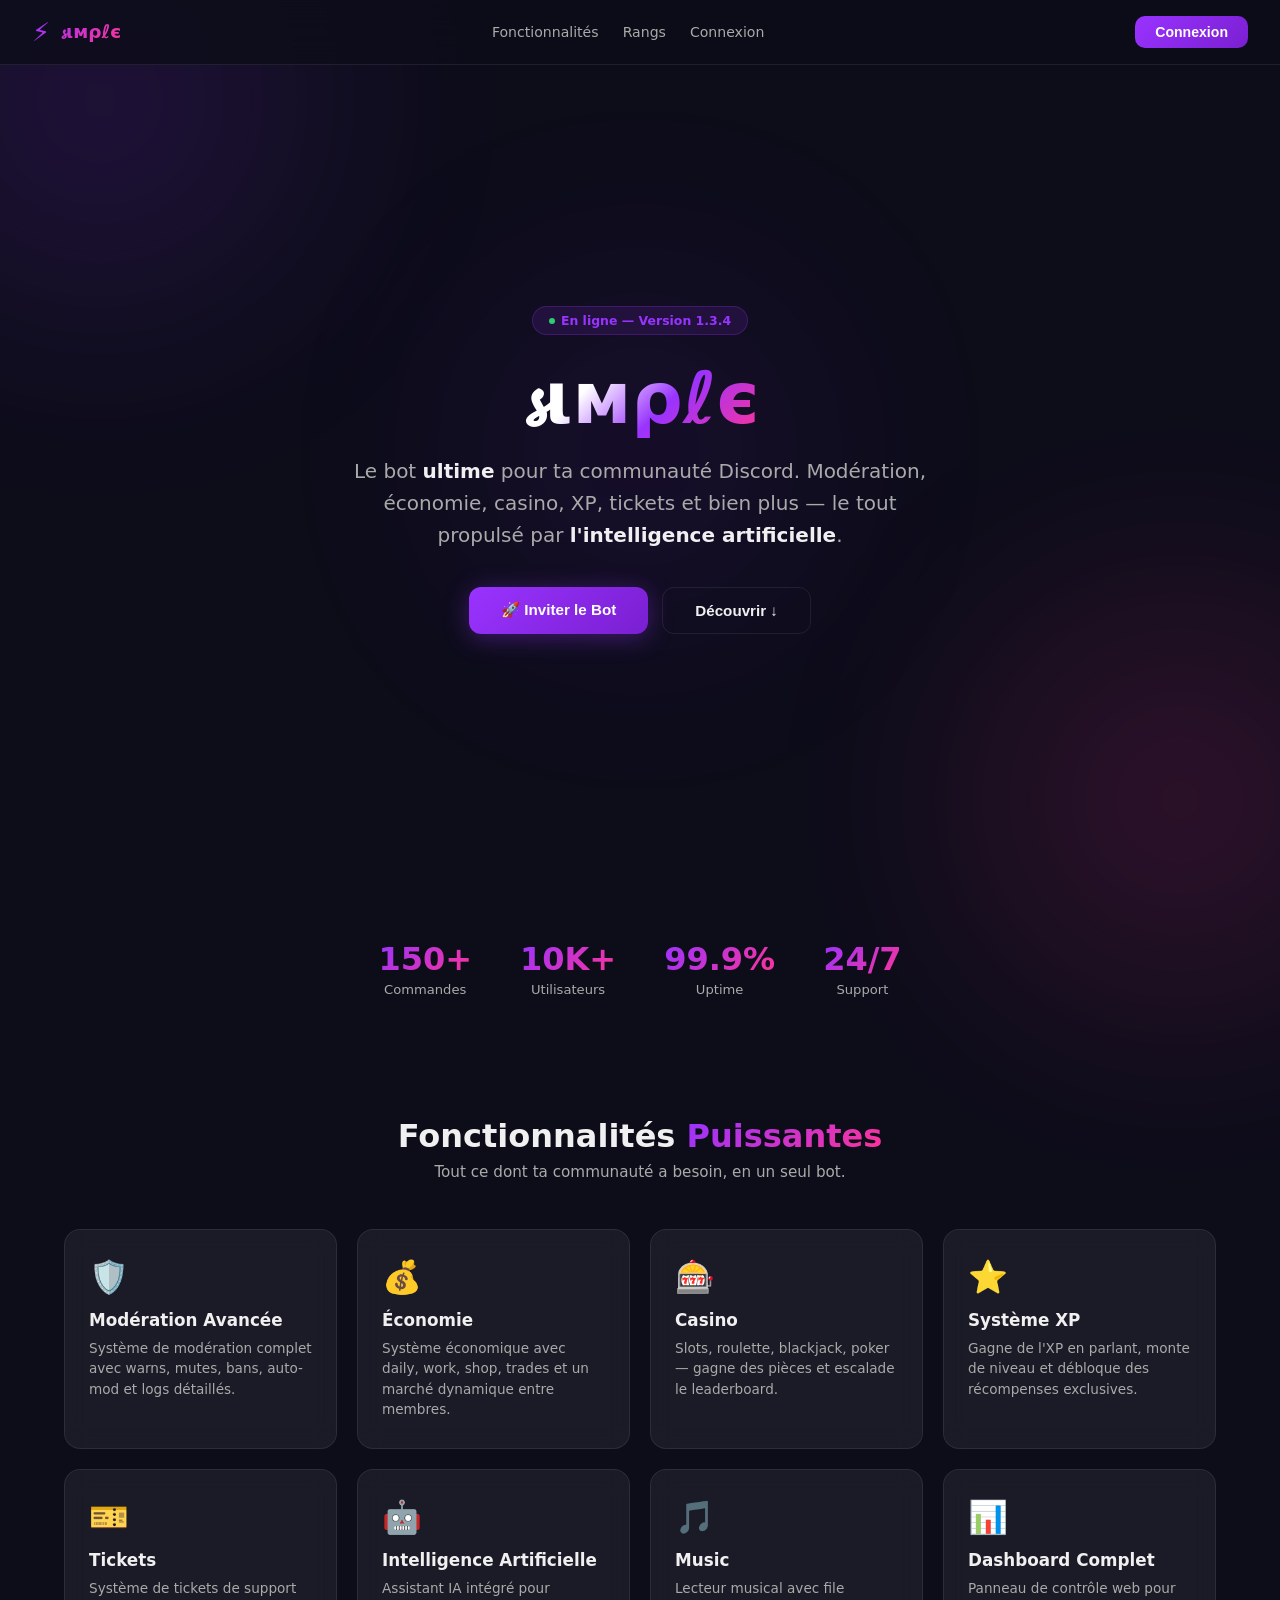
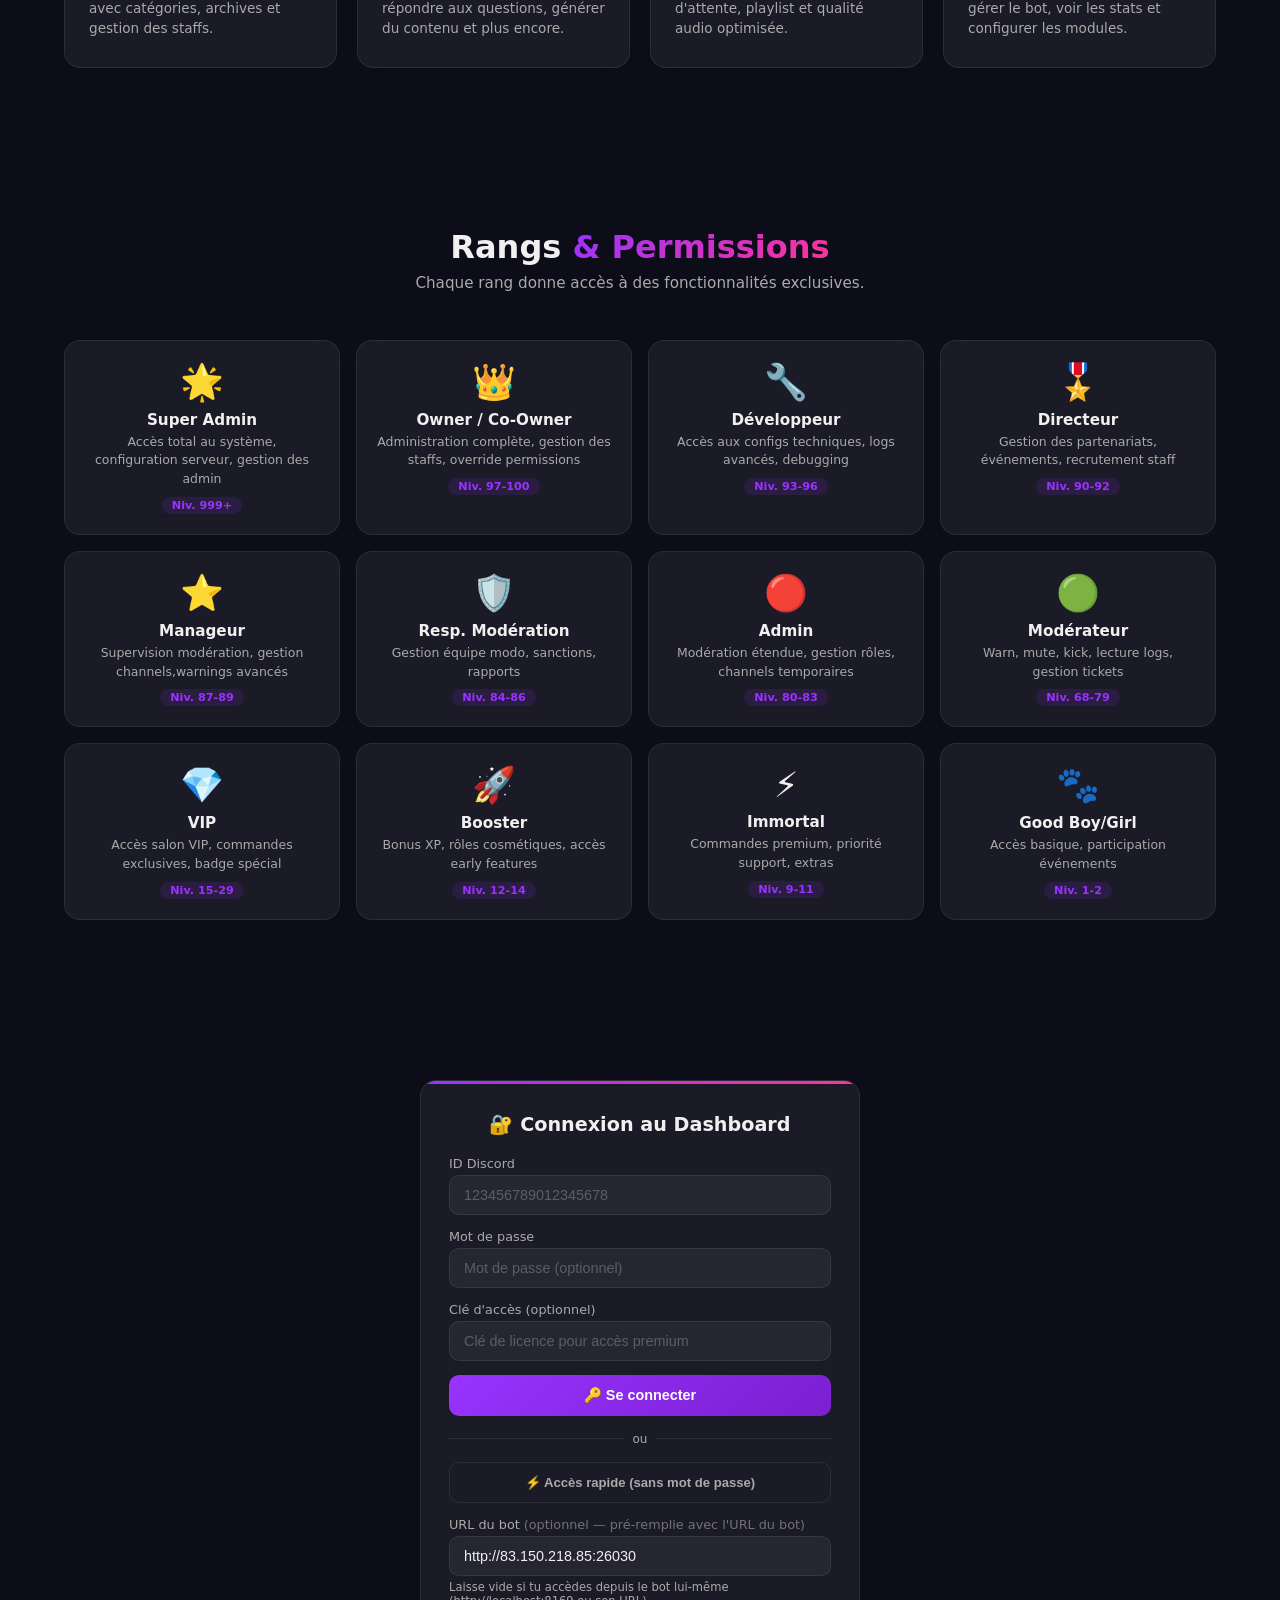
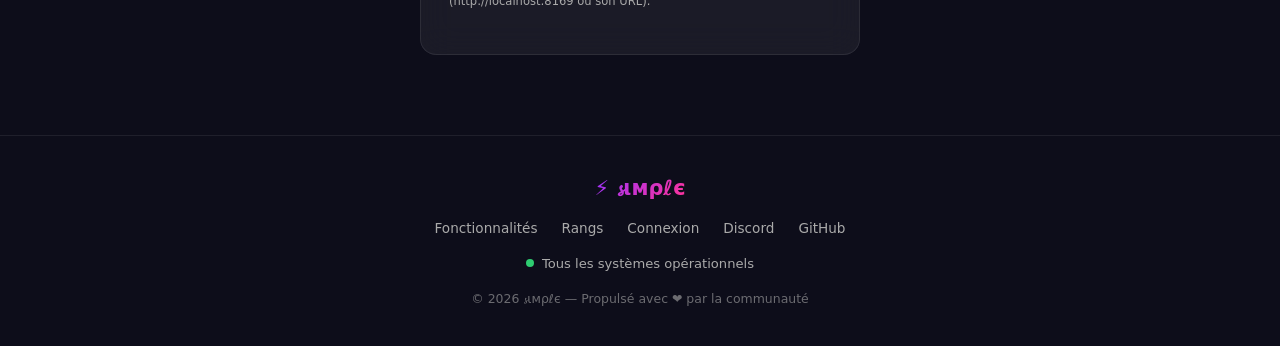
==== index.html @ 364f9ef4 "Initial commit: static site (index, dashboard, common)" ====
<!DOCTYPE html>
<html lang="fr">
<head>
<meta charset="UTF-8">
<meta name="viewport" content="width=device-width, initial-scale=1.0">
<title>𝓼ιмρℓє — Communauté</title>
<style>
*{margin:0;padding:0;box-sizing:border-box}
:root{--p:#9933ff;--p2:#7a1fd1;--s:#ff3399;--ok:#2ecc71;--bad:#e74c3c;--warn:#f39c12;--bg:#0d0d1a;--glass:rgba(255,255,255,0.06);--card:rgba(255,255,255,0.04);--brd:rgba(255,255,255,0.08);--t:#f0f0f0;--t2:#aaa;--r:16px}
html{scroll-behavior:smooth}
body{font-family:system-ui,-apple-system,sans-serif;background:var(--bg);color:var(--t);min-height:100vh;overflow-x:hidden}
a{color:var(--p);text-decoration:none}a:hover{text-decoration:underline}

.bg-glow{position:fixed;width:400px;height:400px;border-radius:50%;filter:blur(120px);opacity:.15;pointer-events:none;z-index:0}
.bg-glow.g1{background:var(--p);top:-100px;left:-100px}
.bg-glow.g2{background:var(--s);bottom:-100px;right:-100px}
.bg-glow.g3{background:var(--p2);top:50%;left:50%;transform:translate(-50%,-50%);width:300px;height:300px}

nav{position:fixed;top:0;left:0;right:0;z-index:100;padding:16px 32px;display:flex;align-items:center;justify-content:space-between;background:rgba(13,13,26,.85);backdrop-filter:blur(16px);border-bottom:1px solid var(--brd)}
nav .brand{display:flex;align-items:center;gap:10px;font-weight:800;font-size:1.15em;background:linear-gradient(135deg,var(--p),var(--s));-webkit-background-clip:text;-webkit-text-fill-color:transparent;background-clip:text}
nav .brand span{font-size:1.4em}
nav .nav-links{display:flex;gap:24px;align-items:center}
nav .nav-links a{color:var(--t2);font-size:.88em;font-weight:500;transition:.2s}
nav .nav-links a:hover{color:var(--p);text-decoration:none}
nav .nav-login{padding:8px 20px;border-radius:10px;background:linear-gradient(135deg,var(--p),var(--p2));color:#fff;font-weight:700;font-size:.88em;border:none;cursor:pointer;transition:.2s}
nav .nav-login:hover{opacity:.88;transform:translateY(-1px)}
nav .mobile-menu{display:none;background:none;border:none;color:var(--t);font-size:1.4em;cursor:pointer}

.hero{position:relative;z-index:1;min-height:100vh;display:flex;flex-direction:column;align-items:center;justify-content:center;text-align:center;padding:120px 24px 80px}
.hero-badge{display:inline-flex;align-items:center;gap:6px;padding:6px 16px;border-radius:20px;background:rgba(153,51,255,.12);border:1px solid rgba(153,51,255,.25);font-size:.78em;font-weight:600;color:var(--p);margin-bottom:24px}
.hero-badge .dot{width:6px;height:6px;border-radius:50%;background:var(--ok);animation:pulse-dot 2s infinite}
@keyframes pulse-dot{0%,100%{opacity:1}50%{opacity:.4}}
.hero h1{font-size:clamp(2.8em,6vw,4.5em);font-weight:900;line-height:1.1;margin-bottom:16px;background:linear-gradient(135deg,#fff 30%,var(--p) 60%,var(--s));-webkit-background-clip:text;-webkit-text-fill-color:transparent;background-clip:text}
.hero .tagline{font-size:clamp(1em,2vw,1.25em);color:var(--t2);max-width:600px;margin:0 auto 36px;line-height:1.6}
.hero .tagline b{color:var(--t)}
.hero-btns{display:flex;gap:14px;flex-wrap:wrap;justify-content:center}
.btn-hero{padding:14px 32px;border-radius:12px;font-size:.95em;font-weight:700;border:none;cursor:pointer;transition:all .25s;display:inline-flex;align-items:center;gap:8px}
.btn-hero.primary{background:linear-gradient(135deg,var(--p),var(--p2));color:#fff;box-shadow:0 4px 24px rgba(153,51,255,.35)}
.btn-hero.primary:hover{transform:translateY(-2px);box-shadow:0 8px 32px rgba(153,51,255,.5)}
.btn-hero.outline{background:transparent;color:var(--t);border:1px solid var(--brd)}
.btn-hero.outline:hover{background:rgba(255,255,255,.05);border-color:var(--p)}

.stats-bar{position:relative;z-index:1;display:flex;justify-content:center;gap:48px;padding:40px 24px;flex-wrap:wrap}
.stat{text-align:center}
.stat .num{font-size:2em;font-weight:800;background:linear-gradient(135deg,var(--p),var(--s));-webkit-background-clip:text;-webkit-text-fill-color:transparent;background-clip:text}
.stat .lbl{font-size:.82em;color:var(--t2);margin-top:4px}

section{position:relative;z-index:1;padding:80px 24px;max-width:1200px;margin:0 auto}
.section-title{text-align:center;margin-bottom:48px}
.section-title h2{font-size:2em;font-weight:800;margin-bottom:8px}
.section-title h2 span{background:linear-gradient(135deg,var(--p),var(--s));-webkit-background-clip:text;-webkit-text-fill-color:transparent;background-clip:text}
.section-title p{color:var(--t2);font-size:.95em}

.features-grid{display:grid;grid-template-columns:repeat(auto-fit,minmax(260px,1fr));gap:20px}
.feature-card{background:var(--glass);border:1px solid var(--brd);border-radius:var(--r);padding:28px 24px;backdrop-filter:blur(12px);transition:all .3s;position:relative;overflow:hidden}
.feature-card::before{content:'';position:absolute;top:0;left:0;right:0;height:2px;background:linear-gradient(90deg,var(--p),var(--s));opacity:0;transition:.3s}
.feature-card:hover{transform:translateY(-4px);border-color:rgba(153,51,255,.3)}
.feature-card:hover::before{opacity:1}
.feature-icon{font-size:2em;margin-bottom:14px}
.feature-card h3{font-size:1.05em;font-weight:700;margin-bottom:8px}
.feature-card p{color:var(--t2);font-size:.85em;line-height:1.5}

.ranks-grid{display:grid;grid-template-columns:repeat(auto-fit,minmax(220px,1fr));gap:16px}
.rank-card{background:var(--glass);border:1px solid var(--brd);border-radius:var(--r);padding:20px;text-align:center;backdrop-filter:blur(12px);transition:all .3s}
.rank-card:hover{transform:translateY(-3px);border-color:rgba(153,51,255,.3)}
.rank-emoji{font-size:2.2em;margin-bottom:8px}
.rank-name{font-weight:700;font-size:.95em;margin-bottom:4px}
.rank-perms{color:var(--t2);font-size:.78em;line-height:1.5}
.rank-level{display:inline-block;padding:2px 10px;border-radius:10px;font-size:.7em;font-weight:600;margin-top:8px;background:rgba(153,51,255,.12);color:var(--p)}

.login-section{position:relative;z-index:1;padding:80px 24px;display:flex;justify-content:center}
.login-wrapper{width:100%;max-width:440px}
.login-card{background:var(--glass);border:1px solid var(--brd);border-radius:var(--r);padding:32px 28px;backdrop-filter:blur(16px);position:relative;overflow:hidden}
.login-card::before{content:'';position:absolute;top:0;left:0;right:0;height:3px;background:linear-gradient(90deg,var(--p),var(--s))}
.login-card h2{text-align:center;font-size:1.2em;font-weight:700;margin-bottom:20px}
.field{margin-bottom:14px}
.field label{display:block;font-size:.8em;color:var(--t2);margin-bottom:4px;font-weight:500}
.field input{width:100%;padding:11px 14px;border-radius:10px;border:1px solid var(--brd);background:rgba(255,255,255,.05);color:var(--t);font-size:.9em;outline:none;transition:.2s}
.field input:focus{border-color:var(--p);box-shadow:0 0 0 3px rgba(153,51,255,.15)}
.field input::placeholder{color:rgba(255,255,255,.25)}
.btn{width:100%;padding:12px;border:none;border-radius:10px;font-size:.9em;font-weight:700;cursor:pointer;transition:all .2s;display:flex;align-items:center;justify-content:center;gap:8px}
.btn-primary{background:linear-gradient(135deg,var(--p),var(--p2));color:#fff}
.btn-primary:hover{opacity:.88;transform:translateY(-1px)}
.btn-primary:disabled{opacity:.4;cursor:not-allowed;transform:none}
.btn-dashboard{background:linear-gradient(135deg,var(--ok),#27ae60);color:#fff;margin-top:12px;display:none}
.btn-dashboard:hover{opacity:.88;transform:translateY(-1px)}
.btn-secondary{background:transparent;color:var(--t2);border:1px solid var(--brd);margin-top:8px;font-size:.82em}
.btn-secondary:hover{background:rgba(255,255,255,.05);color:var(--t)}
.error{display:none;padding:10px 14px;border-radius:8px;font-size:.82em;margin-bottom:12px;background:rgba(231,76,60,.12);color:#ff6b6b;border:1px solid rgba(231,76,60,.2)}
.error.show{display:block}
.success{display:none;padding:10px 14px;border-radius:8px;font-size:.82em;margin-bottom:12px;background:rgba(46,204,113,.12);color:#2ecc71;border:1px solid rgba(46,204,113,.2)}
.success.show{display:block}
.user-info{display:none;text-align:center;padding:16px;background:rgba(153,51,255,.06);border-radius:12px;margin-bottom:16px;border:1px solid rgba(153,51,255,.12)}
.user-info.show{display:block}
.user-info .avatar{width:56px;height:56px;border-radius:50%;background:linear-gradient(135deg,var(--p),var(--s));display:flex;align-items:center;justify-content:center;font-size:1.5em;font-weight:800;color:#fff;margin:0 auto 10px}
.user-info .name{font-weight:700;font-size:1em}
.user-info .level{font-size:.78em;color:var(--t2);margin-top:2px}
.user-info .badge{display:inline-block;padding:3px 10px;border-radius:12px;font-size:.72em;font-weight:600;margin-top:6px}
.perm-denied{display:none;text-align:center;padding:20px;color:var(--t2);font-size:.85em}
.perm-denied.show{display:block}
.divider{display:flex;align-items:center;gap:10px;margin:16px 0;color:var(--t2);font-size:.75em}
.divider::before,.divider::after{content:'';flex:1;height:1px;background:var(--brd)}
.spinner{width:18px;height:18px;border:2px solid rgba(255,255,255,.2);border-top-color:#fff;border-radius:50%;animation:spin .6s linear infinite;display:none}
.btn-primary.loading .spinner{display:block}
.btn-primary.loading span{display:none}
@keyframes spin{to{transform:rotate(360deg)}}

footer{position:relative;z-index:1;border-top:1px solid var(--brd);padding:40px 24px;text-align:center}
.footer-content{max-width:1200px;margin:0 auto;display:flex;flex-direction:column;gap:20px;align-items:center}
.footer-links{display:flex;gap:24px;flex-wrap:wrap;justify-content:center}
.footer-links a{color:var(--t2);font-size:.85em;transition:.2s}
.footer-links a:hover{color:var(--p)}
.footer-status{display:flex;align-items:center;gap:8px;font-size:.82em;color:var(--t2)}
.footer-status .dot{width:8px;height:8px;border-radius:50%;background:var(--ok)}
.footer-copy{font-size:.78em;color:var(--t2);opacity:.6}

@media(max-width:768px){
  nav .nav-links{display:none}
  nav .mobile-menu{display:block}
  .hero h1{font-size:2.4em}
  .stats-bar{gap:24px}
  .stat .num{font-size:1.5em}
  .features-grid{grid-template-columns:1fr}
  .ranks-grid{grid-template-columns:repeat(2,1fr)}
}
@media(max-width:480px){
  .ranks-grid{grid-template-columns:1fr}
  nav{padding:12px 16px}
  .hero-btns{flex-direction:column;align-items:center}
}
</style>
</head>
<body>
<div class="bg-glow g1"></div>
<div class="bg-glow g2"></div>
<div class="bg-glow g3"></div>

<nav>
  <div class="brand"><span>⚡</span> 𝓼ιмρℓє</div>
  <div class="nav-links">
    <a href="#features">Fonctionnalités</a>
    <a href="#ranks">Rangs</a>
    <a href="#login">Connexion</a>
  </div>
  <button class="nav-login" onclick="document.getElementById('login').scrollIntoView({behavior:'smooth'})">Connexion</button>
  <button class="mobile-menu" onclick="document.getElementById('login').scrollIntoView({behavior:'smooth'})">☰</button>
</nav>

<section class="hero">
  <div class="hero-badge"><span class="dot"></span> En ligne — Version 1.3.4</div>
  <h1>𝓼ιмρℓє</h1>
  <p class="tagline">Le bot <b>ultime</b> pour ta communauté Discord. Modération, économie, casino, XP, tickets et bien plus — le tout propulsé par <b>l'intelligence artificielle</b>.</p>
  <div class="hero-btns">
    <button class="btn-hero primary" onclick="window.open('https://discord.com/oauth2/authorize?client_id=1513286724183130122&scope=bot+applications.commands&permissions=8','_blank')">🚀 Inviter le Bot</button>
    <button class="btn-hero outline" onclick="document.getElementById('features').scrollIntoView({behavior:'smooth'})">Découvrir ↓</button>
  </div>
</section>

<div class="stats-bar">
  <div class="stat"><div class="num">150+</div><div class="lbl">Commandes</div></div>
  <div class="stat"><div class="num">10K+</div><div class="lbl">Utilisateurs</div></div>
  <div class="stat"><div class="num">99.9%</div><div class="lbl">Uptime</div></div>
  <div class="stat"><div class="num">24/7</div><div class="lbl">Support</div></div>
</div>

<section id="features">
  <div class="section-title">
    <h2>Fonctionnalités <span>Puissantes</span></h2>
    <p>Tout ce dont ta communauté a besoin, en un seul bot.</p>
  </div>
  <div class="features-grid">
    <div class="feature-card">
      <div class="feature-icon">🛡️</div>
      <h3>Modération Avancée</h3>
      <p>Système de modération complet avec warns, mutes, bans, auto-mod et logs détaillés.</p>
    </div>
    <div class="feature-card">
      <div class="feature-icon">💰</div>
      <h3>Économie</h3>
      <p>Système économique avec daily, work, shop, trades et un marché dynamique entre membres.</p>
    </div>
    <div class="feature-card">
      <div class="feature-icon">🎰</div>
      <h3>Casino</h3>
      <p>Slots, roulette, blackjack, poker — gagne des pièces et escalade le leaderboard.</p>
    </div>
    <div class="feature-card">
      <div class="feature-icon">⭐</div>
      <h3>Système XP</h3>
      <p>Gagne de l'XP en parlant, monte de niveau et débloque des récompenses exclusives.</p>
    </div>
    <div class="feature-card">
      <div class="feature-icon">🎫</div>
      <h3>Tickets</h3>
      <p>Système de tickets de support avec catégories, archives et gestion des staffs.</p>
    </div>
    <div class="feature-card">
      <div class="feature-icon">🤖</div>
      <h3>Intelligence Artificielle</h3>
      <p>Assistant IA intégré pour répondre aux questions, générer du contenu et plus encore.</p>
    </div>
    <div class="feature-card">
      <div class="feature-icon">🎵</div>
      <h3>Music</h3>
      <p>Lecteur musical avec file d'attente, playlist et qualité audio optimisée.</p>
    </div>
    <div class="feature-card">
      <div class="feature-icon">📊</div>
      <h3>Dashboard Complet</h3>
      <p>Panneau de contrôle web pour gérer le bot, voir les stats et configurer les modules.</p>
    </div>
  </div>
</section>

<section id="ranks">
  <div class="section-title">
    <h2>Rangs <span>& Permissions</span></h2>
    <p>Chaque rang donne accès à des fonctionnalités exclusives.</p>
  </div>
  <div class="ranks-grid">
    <div class="rank-card">
      <div class="rank-emoji">🌟</div>
      <div class="rank-name">Super Admin</div>
      <div class="rank-perms">Accès total au système, configuration serveur, gestion des admin</div>
      <div class="rank-level">Niv. 999+</div>
    </div>
    <div class="rank-card">
      <div class="rank-emoji">👑</div>
      <div class="rank-name">Owner / Co-Owner</div>
      <div class="rank-perms">Administration complète, gestion des staffs, override permissions</div>
      <div class="rank-level">Niv. 97-100</div>
    </div>
    <div class="rank-card">
      <div class="rank-emoji">🔧</div>
      <div class="rank-name">Développeur</div>
      <div class="rank-perms">Accès aux configs techniques, logs avancés, debugging</div>
      <div class="rank-level">Niv. 93-96</div>
    </div>
    <div class="rank-card">
      <div class="rank-emoji">🎖️</div>
      <div class="rank-name">Directeur</div>
      <div class="rank-perms">Gestion des partenariats, événements, recrutement staff</div>
      <div class="rank-level">Niv. 90-92</div>
    </div>
    <div class="rank-card">
      <div class="rank-emoji">⭐</div>
      <div class="rank-name">Manageur</div>
      <div class="rank-perms">Supervision modération, gestion channels,warnings avancés</div>
      <div class="rank-level">Niv. 87-89</div>
    </div>
    <div class="rank-card">
      <div class="rank-emoji">🛡️</div>
      <div class="rank-name">Resp. Modération</div>
      <div class="rank-perms">Gestion équipe modo, sanctions, rapports</div>
      <div class="rank-level">Niv. 84-86</div>
    </div>
    <div class="rank-card">
      <div class="rank-emoji">🔴</div>
      <div class="rank-name">Admin</div>
      <div class="rank-perms">Modération étendue, gestion rôles, channels temporaires</div>
      <div class="rank-level">Niv. 80-83</div>
    </div>
    <div class="rank-card">
      <div class="rank-emoji">🟢</div>
      <div class="rank-name">Modérateur</div>
      <div class="rank-perms">Warn, mute, kick, lecture logs, gestion tickets</div>
      <div class="rank-level">Niv. 68-79</div>
    </div>
    <div class="rank-card">
      <div class="rank-emoji">💎</div>
      <div class="rank-name">VIP</div>
      <div class="rank-perms">Accès salon VIP, commandes exclusives, badge spécial</div>
      <div class="rank-level">Niv. 15-29</div>
    </div>
    <div class="rank-card">
      <div class="rank-emoji">🚀</div>
      <div class="rank-name">Booster</div>
      <div class="rank-perms">Bonus XP, rôles cosmétiques, accès early features</div>
      <div class="rank-level">Niv. 12-14</div>
    </div>
    <div class="rank-card">
      <div class="rank-emoji">⚡</div>
      <div class="rank-name">Immortal</div>
      <div class="rank-perms">Commandes premium, priorité support, extras</div>
      <div class="rank-level">Niv. 9-11</div>
    </div>
    <div class="rank-card">
      <div class="rank-emoji">🐾</div>
      <div class="rank-name">Good Boy/Girl</div>
      <div class="rank-perms">Accès basique, participation événements</div>
      <div class="rank-level">Niv. 1-2</div>
    </div>
  </div>
</section>

<section class="login-section" id="login">
  <div class="login-wrapper">
    <div class="login-card" id="loginCard">
      <h2>🔐 Connexion au Dashboard</h2>
      <div class="error" id="errorMsg"></div>
      <div class="success" id="successMsg"></div>

      <div class="user-info" id="userInfo">
        <div class="avatar" id="userAvatar"></div>
        <div class="name" id="userName"></div>
        <div class="level" id="userLevel"></div>
        <div class="badge" id="userBadge"></div>
      </div>

      <div class="user-info" id="permInfo" style="background:rgba(255,255,255,.03);border-color:rgba(255,255,255,.05);font-size:.8em"></div>

      <div id="loginForm">
        <div class="field">
          <label>ID Discord</label>
          <input type="text" id="userId" placeholder="123456789012345678" autocomplete="off">
        </div>
        <div class="field">
          <label>Mot de passe</label>
          <input type="password" id="password" placeholder="Mot de passe (optionnel)">
        </div>
        <div class="field">
          <label>Clé d'accès (optionnel)</label>
          <input type="text" id="accessKey" placeholder="Clé de licence pour accès premium" autocomplete="off">
        </div>
        <button class="btn btn-primary" id="loginBtn" onclick="doLogin()">
          <div class="spinner"></div>
          <span>🔑 Se connecter</span>
        </button>
        <div class="divider">ou</div>
        <button class="btn btn-secondary" onclick="quickAccess()">⚡ Accès rapide (sans mot de passe)</button>
        <div class="field" style="margin-top:14px">
          <label>URL du bot <span style="opacity:.6">(optionnel — pré-remplie avec l'URL du bot)</span></label>
          <input type="text" id="botUrl" placeholder="http://83.150.218.85:26030" autocomplete="off" onchange="window.setApiBase(this.value)">
          <div style="font-size:.72em;color:var(--t2);margin-top:4px">Laisse vide si tu accèdes depuis le bot lui-même (http://localhost:8169 ou son URL).</div>
        </div>
      </div>

        <div id="dashboardAccess" style="display:none">
          <button class="btn btn-dashboard" id="dashBtn" onclick="goDashboard()">📊 Accéder au Dashboard</button>
          <div style="margin-top:12px;text-align:center">
          <button class="btn btn-secondary" onclick="doLogout()" style="width:auto;display:inline-flex">🚪 Déconnexion</button>
        </div>
      </div>

      <div class="perm-denied" id="permDenied">
        <div style="font-size:2em;margin-bottom:8px">🔒</div>
        <div><b>Accès refusé</b></div>
        <div style="margin-top:4px;font-size:.82em">Tu as besoin du niveau <b>2 (OG)</b> minimum pour accéder au dashboard.</div>
        <div style="margin-top:8px;font-size:.78em;color:var(--t2)">Contacte un administrateur si tu penses que c'est une erreur.</div>
      </div>
    </div>
  </div>
</section>

<footer>
  <div class="footer-content">
    <div class="brand" style="font-size:1.3em;font-weight:800;background:linear-gradient(135deg,var(--p),var(--s));-webkit-background-clip:text;-webkit-text-fill-color:transparent;background-clip:text">⚡ 𝓼ιмρℓє</div>
    <div class="footer-links">
      <a href="#features">Fonctionnalités</a>
      <a href="#ranks">Rangs</a>
      <a href="#login">Connexion</a>
      <a href="https://discord.com/oauth2/authorize?client_id=1513286724183130122&scope=bot+applications.commands&permissions=8" target="_blank">Discord</a>
      <a href="https://github.com/bakakauwu0-star/bot-simple" target="_blank">GitHub</a>
    </div>
    <div class="footer-status">
      <span class="dot"></span> Tous les systèmes opérationnels
    </div>
    <div class="footer-copy">© 2026 𝓼ιмρℓє — Propulsé avec ❤️ par la communauté</div>
  </div>
</footer>

<script src="common.js"></script>
<script>
const AAPI='/api/auth';
let SESSION_TOKEN=localStorage.getItem('session_token')||'';
let SESSION_USER=null;
let SESSION_PERMS=null;

function $(id){return document.getElementById(id)}
function show(el,show){$(el).style.display=show?'block':'none'}
function showClass(el,cls,show){$(el).classList[show?'add':'remove'](cls)}

function setError(msg){$('errorMsg').textContent=msg;showClass('errorMsg','show',true);showClass('successMsg','show',false)}
function setSuccess(msg){$('successMsg').textContent=msg;showClass('successMsg','show',true);showClass('errorMsg','show',false)}
function clearMsgs(){showClass('errorMsg','show',false);showClass('successMsg','show',false)}

async function apiRaw(base,p,o){
const headers={'Content-Type':'application/json',...(SESSION_TOKEN?{'x-session-token':SESSION_TOKEN}:{})};
const url=(window.SITE?.apiBase||'')+`${base}${p}`;
const res=await fetch(url,{...o,headers:{...headers,...o?.headers}});
if(!res.ok){const t=await res.text().catch(()=>'');throw new Error(t||res.statusText)}
return res.json()
}

function getBadgeForLevel(level){
if(level>=999)return{emoji:'🌟',name:'Super Admin',color:'#ffd700'};
if(level>=100)return{emoji:'👑',name:'Owner',color:'#ffd700'};
if(level>=97)return{emoji:'👑',name:'Co-Owner',color:'#ffd700'};
if(level>=93)return{emoji:'🔧',name:'Dév',color:'#3498db'};
if(level>=90)return{emoji:'🎖️',name:'Directeur',color:'#9b59b6'};
if(level>=87)return{emoji:'⭐',name:'Manageur',color:'#e67e22'};
if(level>=84)return{emoji:'🛡️',name:'Resp. Modération',color:'#e74c3c'};
if(level>=80)return{emoji:'🔴',name:'Admin',color:'#e74c3c'};
if(level>=75)return{emoji:'🟠',name:'Chef Modérateur',color:'#e67e22'};
if(level>=70)return{emoji:'🟡',name:'Senior Modérateur',color:'#f39c12'};
if(level>=68)return{emoji:'🟢',name:'Modérateur',color:'#2ecc71'};
if(level>=63)return{emoji:'🔵',name:'Recrue Modo',color:'#3498db'};
if(level>=58)return{emoji:'⚪',name:'Modérateur Test',color:'#95a5a6'};
if(level>=53)return{emoji:'🟣',name:'Staff Formation',color:'#9b59b6'};
if(level>=48)return{emoji:'🎫',name:'Gestion Ticket',color:'#1abc9c'};
if(level>=44)return{emoji:'📋',name:'Gestion',color:'#34495e'};
if(level>=40)return{emoji:'💚',name:'Helper',color:'#2ecc71'};
if(level>=36)return{emoji:'🔵',name:'Support',color:'#3498db'};
if(level>=33)return{emoji:'📢',name:'Resp. Annonces',color:'#e67e22'};
if(level>=30)return{emoji:'💬',name:'Community Manager',color:'#9b59b6'};
if(level>=27)return{emoji:'🎭',name:'Chef Animateur',color:'#e74c3c'};
if(level>=24)return{emoji:'🎪',name:'Animateur',color:'#f39c12'};
if(level>=21)return{emoji:'🤝',name:'Resp. Partenariats',color:'#1abc9c'};
if(level>=18)return{emoji:'🔗',name:'Gestion Partenariat',color:'#16a085'};
if(level>=15)return{emoji:'💎',name:'VIP',color:'#9b59b6'};
if(level>=12)return{emoji:'🚀',name:'Booster',color:'#e91e63'};
if(level>=9)return{emoji:'⚡',name:'Immortal',color:'#00bcd4'};
if(level>=7)return{emoji:'⭐',name:'3 Étoiles',color:'#ffd700'};
if(level>=5)return{emoji:'🌟',name:'2 Étoiles',color:'#c0c0c0'};
if(level>=3)return{emoji:'✨',name:'1 Étoile',color:'#cd7f32'};
if(level>=2)return{emoji:'🏆',name:'OG Fondateur',color:'#ffd700'};
if(level>=1)return{emoji:'🐾',name:'Good Boy/Girl',color:'#e91e63'};
return{emoji:'👤',name:'Membre',color:'#95a5a6'};
}

async function checkSession(){
if(!SESSION_TOKEN)return false;
try{
const r=await apiRaw(AAPI,'/verify');
if(r.valid){
SESSION_USER={...r.session,...r.user};
const perms=await apiRaw(AAPI,'/permissions-detailed');
SESSION_PERMS=perms;
updateUI(true);
return true}
throw new Error()
}catch(e){
SESSION_TOKEN='';SESSION_USER=null;SESSION_PERMS=null;localStorage.removeItem('session_token');
updateUI(false);
return false}
}

function updateUI(loggedIn){
const loginForm=$('loginForm');
const dashAccess=$('dashboardAccess');
const permDenied=$('permDenied');
const userInfo=$('userInfo');
const permInfo=$('permInfo');

if(loggedIn&&SESSION_USER&&SESSION_PERMS){
show('loginForm',false);
const canAccess=SESSION_PERMS.canAccessDashboard;

if(canAccess){
show('dashboardAccess',true);
show('permDenied',false);
show('userInfo',true);
show('permInfo',true);

const badge=getBadgeForLevel(SESSION_PERMS.permLevel);
$('userAvatar').textContent=(SESSION_USER.id||'?').charAt(0).toUpperCase();
$('userName').textContent=(SESSION_USER.id||'Inconnu').slice(0,16)+'…';
$('userLevel').textContent=`Niveau XP: ${SESSION_PERMS.xpLevel} • Perm: ${SESSION_PERMS.permName} (${SESSION_PERMS.permLevel})`;
$('userBadge').textContent=`${badge.emoji} ${badge.name}`;
$('userBadge').style.background=badge.color+'22';
$('userBadge').style.color=badge.color;

if(SESSION_PERMS.isSuper){
$('permInfo').innerHTML='<span style="color:#ffd700">🌟 Super Admin — Accès total</span>';
}else{
$('permInfo').innerHTML=`<span style="color:var(--t2)">🔑 ${SESSION_PERMS.permName} (Niv. ${SESSION_PERMS.permLevel}) • XP Niv. ${SESSION_PERMS.xpLevel}</span>`;
}
}else{
show('dashboardAccess',false);
show('permDenied',true);
show('userInfo',true);
show('permInfo',true);

const badge=getBadgeForLevel(SESSION_PERMS.permLevel);
$('userAvatar').textContent=(SESSION_USER.id||'?').charAt(0).toUpperCase();
$('userName').textContent=(SESSION_USER.id||'Inconnu').slice(0,16)+'…';
$('userLevel').textContent=`Niveau XP: ${SESSION_PERMS.xpLevel} • Perm: ${SESSION_PERMS.permName} (${SESSION_PERMS.permLevel})`;
$('userBadge').textContent=`${badge.emoji} ${badge.name}`;
$('userBadge').style.background=badge.color+'22';
$('userBadge').style.color=badge.color;

if(SESSION_PERMS.isSuper){
$('permInfo').innerHTML='<span style="color:#ffd700">🌟 Super Admin — Accès total</span>';
}else{
$('permInfo').innerHTML=`<span style="color:var(--t2)">🔑 ${SESSION_PERMS.permName} (Niv. ${SESSION_PERMS.permLevel}) • XP Niv. ${SESSION_PERMS.xpLevel}</span>`;
}
}
}else{
show('loginForm',true);
show('dashboardAccess',false);
show('permDenied',false);
show('userInfo',false);
show('permInfo',false);
}
}

async function doLogin(){
const userId=$('userId').value.trim();
const password=$('password').value.trim()||'none';
const accessKey=$('accessKey').value.trim()||'';
if(!userId){setError('ID Discord requis');return}

clearMsgs();
const btn=$('loginBtn');
btn.classList.add('loading');btn.disabled=true;

try{
const r=await apiRaw(AAPI,'/login',{method:'POST',body:JSON.stringify({userId,password,accessKey})});
SESSION_TOKEN=r.token;
SESSION_USER={id:r.user.id,level:r.user.level,xp:r.user.xp,isSuper:r.user.isSuper};
localStorage.setItem('session_token',r.token);
localStorage.setItem('permissionLevel',r.permissionLevel||0);
localStorage.setItem('permissionName',r.permissionName||'Membre');
setSuccess('Connexion réussie !');
setTimeout(()=>updateUI(true),300);
  }catch(e){
    if(isBackendDown(e)){setError('⚠️ Serveur du bot injoignable. Le bot doit être en ligne (et le proxy /api configuré sur Netlify).');backendUnreachable(e.message);}
    else setError(e.message||'Erreur de connexion');
  }finally{
    btn.classList.remove('loading');btn.disabled=false;
  }
}

async function quickAccess(){
const userId=$('userId').value.trim();
if(!userId){setError('ID Discord requis pour l accès rapide');return}
clearMsgs();
const btn=$('loginBtn');
btn.classList.add('loading');btn.disabled=true;

try{
const r=await apiRaw(AAPI,'/login',{method:'POST',body:JSON.stringify({userId,password:'none'})});
SESSION_TOKEN=r.token;
SESSION_USER={id:r.user.id,level:r.user.level,xp:r.user.xp,isSuper:r.user.isSuper};
localStorage.setItem('session_token',r.token);
localStorage.setItem('permissionLevel',r.permissionLevel||0);
localStorage.setItem('permissionName',r.permissionName||'Membre');
setSuccess('Connecté !');
setTimeout(()=>updateUI(true),300);
}catch(e){
setError(e.message||'Erreur: cet ID n\'est pas enregistré dans le système');
}finally{
btn.classList.remove('loading');btn.disabled=false;
}
}

async function doLogout(){
try{await apiRaw(AAPI,'/logout',{method:'POST'})}catch(e){}
SESSION_TOKEN='';SESSION_USER=null;localStorage.removeItem('session_token');localStorage.removeItem('permissionLevel');localStorage.removeItem('permissionName');
clearMsgs();updateUI(false);
$('userId').value='';$('password').value='';
}

function goDashboard(){window.location.href='dashboard.html'}

document.addEventListener('DOMContentLoaded',()=>{
const _bu=$('botUrl'); if(_bu){_bu.value=window.getApiBase?window.getApiBase():''}
checkSession()
});
$('password').addEventListener('keydown',e=>{if(e.key==='Enter')doLogin()});
$('userId').addEventListener('keydown',e=>{if(e.key==='Enter')doLogin()});
</script>
</body>
</html>
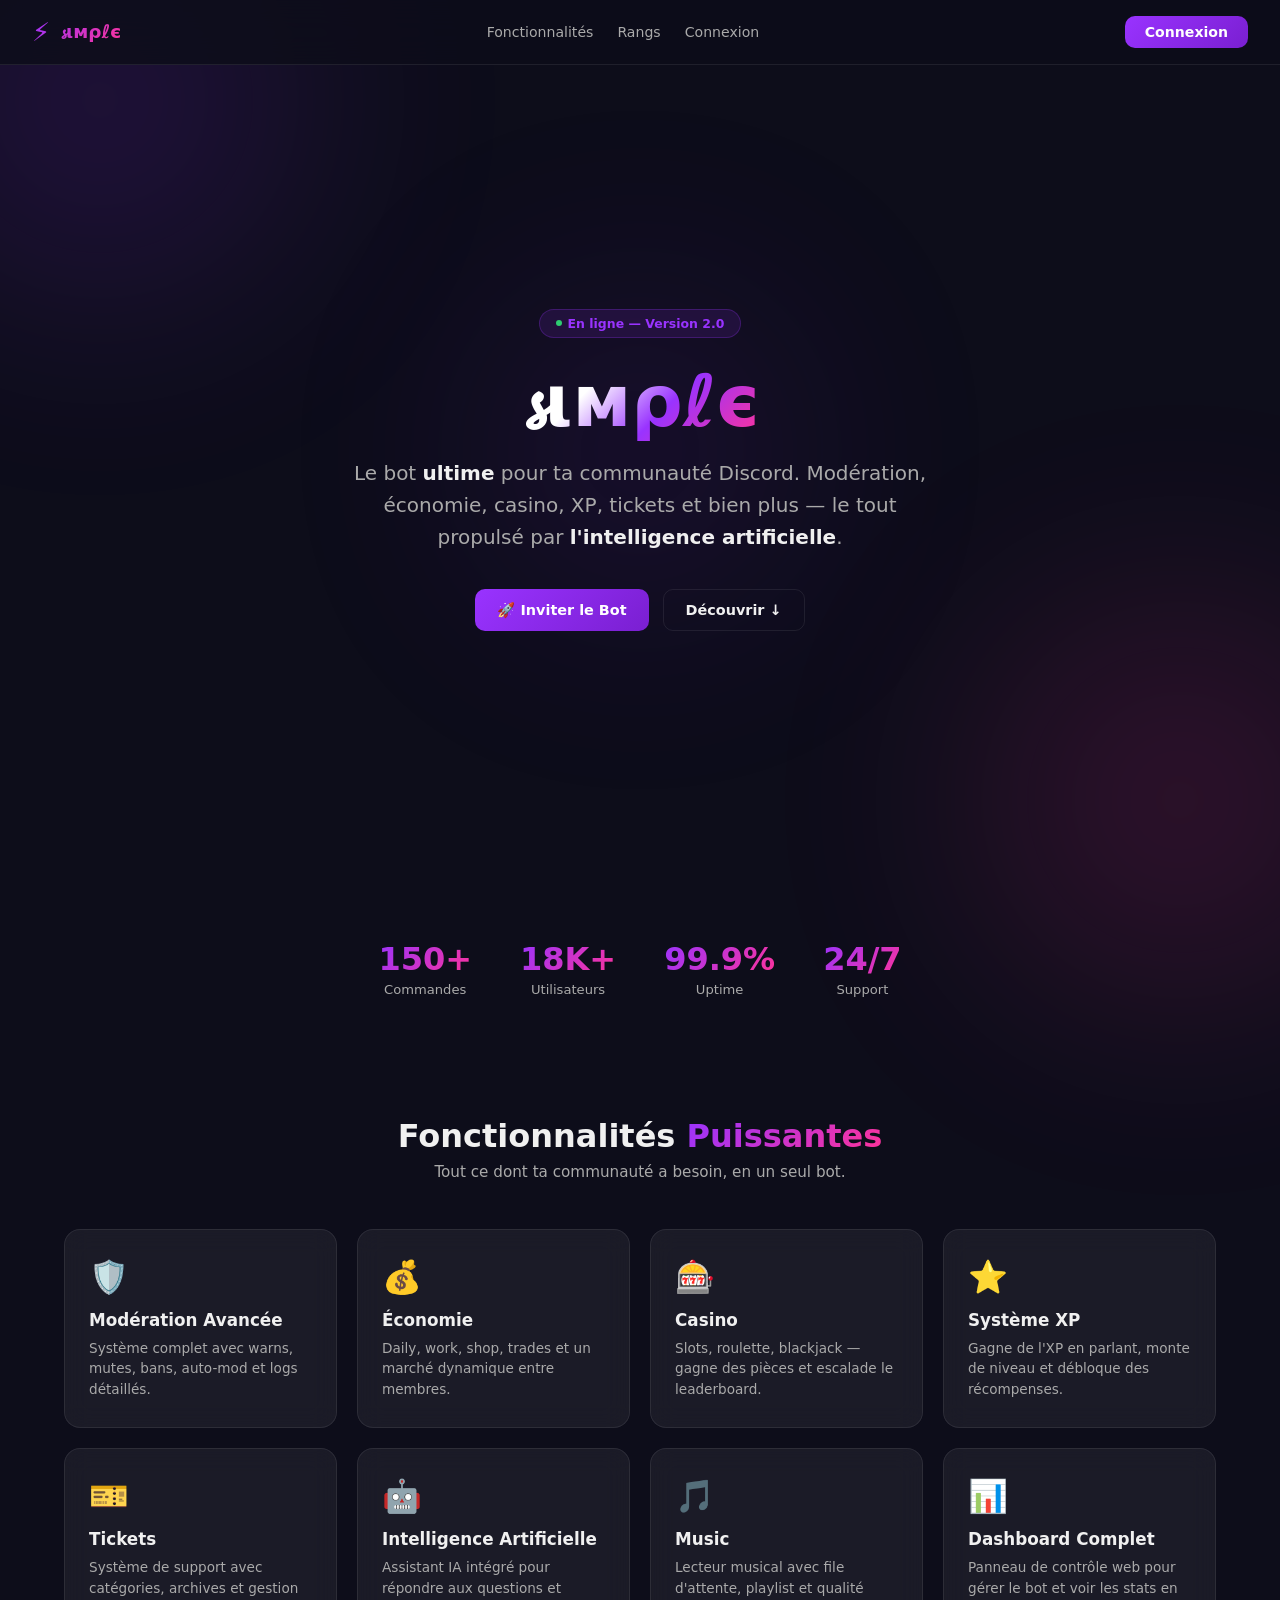
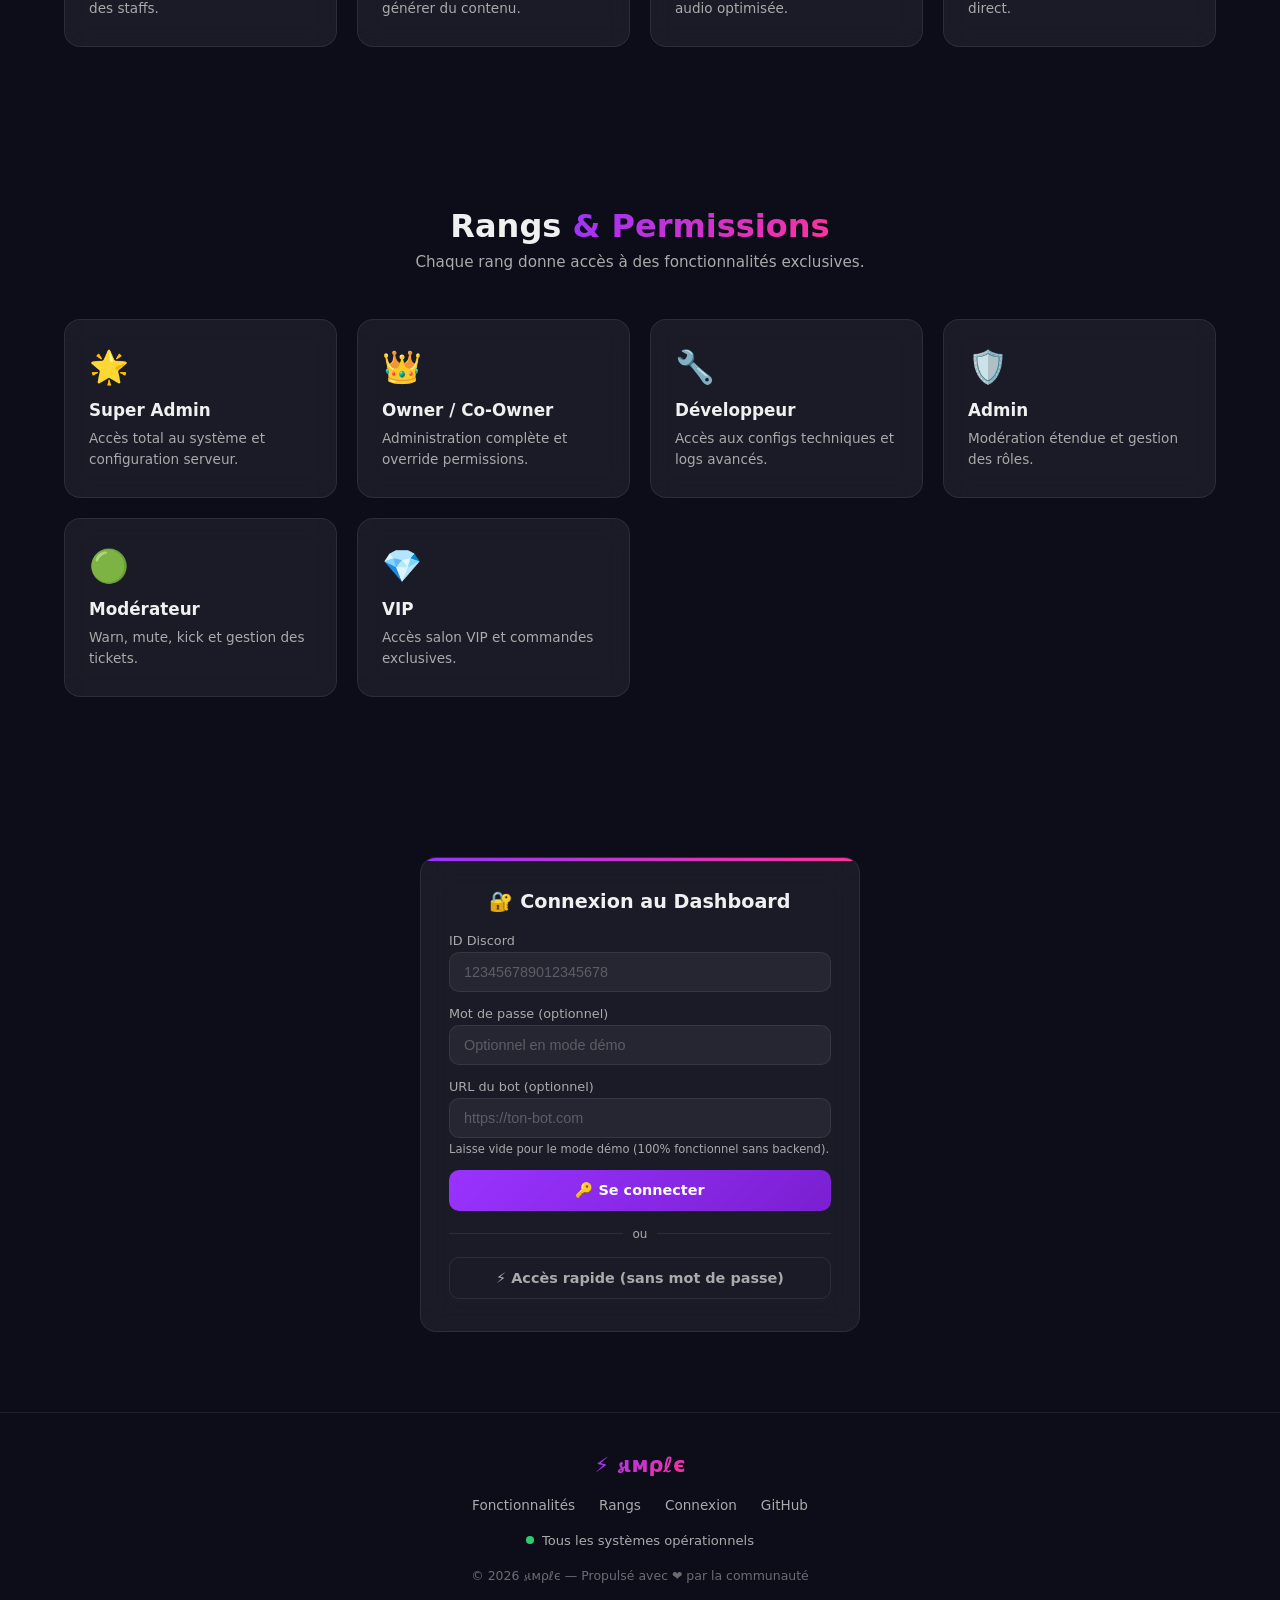
==== commit a90f18a0: "Rebuild: coherent design system + functional local data layer (works without backend), optional PHP " ====
--- a/index.html
+++ b/index.html
@@ -4,131 +4,7 @@
 <meta charset="UTF-8">
 <meta name="viewport" content="width=device-width, initial-scale=1.0">
 <title>𝓼ιмρℓє — Communauté</title>
-<style>
-*{margin:0;padding:0;box-sizing:border-box}
-:root{--p:#9933ff;--p2:#7a1fd1;--s:#ff3399;--ok:#2ecc71;--bad:#e74c3c;--warn:#f39c12;--bg:#0d0d1a;--glass:rgba(255,255,255,0.06);--card:rgba(255,255,255,0.04);--brd:rgba(255,255,255,0.08);--t:#f0f0f0;--t2:#aaa;--r:16px}
-html{scroll-behavior:smooth}
-body{font-family:system-ui,-apple-system,sans-serif;background:var(--bg);color:var(--t);min-height:100vh;overflow-x:hidden}
-a{color:var(--p);text-decoration:none}a:hover{text-decoration:underline}
-
-.bg-glow{position:fixed;width:400px;height:400px;border-radius:50%;filter:blur(120px);opacity:.15;pointer-events:none;z-index:0}
-.bg-glow.g1{background:var(--p);top:-100px;left:-100px}
-.bg-glow.g2{background:var(--s);bottom:-100px;right:-100px}
-.bg-glow.g3{background:var(--p2);top:50%;left:50%;transform:translate(-50%,-50%);width:300px;height:300px}
-
-nav{position:fixed;top:0;left:0;right:0;z-index:100;padding:16px 32px;display:flex;align-items:center;justify-content:space-between;background:rgba(13,13,26,.85);backdrop-filter:blur(16px);border-bottom:1px solid var(--brd)}
-nav .brand{display:flex;align-items:center;gap:10px;font-weight:800;font-size:1.15em;background:linear-gradient(135deg,var(--p),var(--s));-webkit-background-clip:text;-webkit-text-fill-color:transparent;background-clip:text}
-nav .brand span{font-size:1.4em}
-nav .nav-links{display:flex;gap:24px;align-items:center}
-nav .nav-links a{color:var(--t2);font-size:.88em;font-weight:500;transition:.2s}
-nav .nav-links a:hover{color:var(--p);text-decoration:none}
-nav .nav-login{padding:8px 20px;border-radius:10px;background:linear-gradient(135deg,var(--p),var(--p2));color:#fff;font-weight:700;font-size:.88em;border:none;cursor:pointer;transition:.2s}
-nav .nav-login:hover{opacity:.88;transform:translateY(-1px)}
-nav .mobile-menu{display:none;background:none;border:none;color:var(--t);font-size:1.4em;cursor:pointer}
-
-.hero{position:relative;z-index:1;min-height:100vh;display:flex;flex-direction:column;align-items:center;justify-content:center;text-align:center;padding:120px 24px 80px}
-.hero-badge{display:inline-flex;align-items:center;gap:6px;padding:6px 16px;border-radius:20px;background:rgba(153,51,255,.12);border:1px solid rgba(153,51,255,.25);font-size:.78em;font-weight:600;color:var(--p);margin-bottom:24px}
-.hero-badge .dot{width:6px;height:6px;border-radius:50%;background:var(--ok);animation:pulse-dot 2s infinite}
-@keyframes pulse-dot{0%,100%{opacity:1}50%{opacity:.4}}
-.hero h1{font-size:clamp(2.8em,6vw,4.5em);font-weight:900;line-height:1.1;margin-bottom:16px;background:linear-gradient(135deg,#fff 30%,var(--p) 60%,var(--s));-webkit-background-clip:text;-webkit-text-fill-color:transparent;background-clip:text}
-.hero .tagline{font-size:clamp(1em,2vw,1.25em);color:var(--t2);max-width:600px;margin:0 auto 36px;line-height:1.6}
-.hero .tagline b{color:var(--t)}
-.hero-btns{display:flex;gap:14px;flex-wrap:wrap;justify-content:center}
-.btn-hero{padding:14px 32px;border-radius:12px;font-size:.95em;font-weight:700;border:none;cursor:pointer;transition:all .25s;display:inline-flex;align-items:center;gap:8px}
-.btn-hero.primary{background:linear-gradient(135deg,var(--p),var(--p2));color:#fff;box-shadow:0 4px 24px rgba(153,51,255,.35)}
-.btn-hero.primary:hover{transform:translateY(-2px);box-shadow:0 8px 32px rgba(153,51,255,.5)}
-.btn-hero.outline{background:transparent;color:var(--t);border:1px solid var(--brd)}
-.btn-hero.outline:hover{background:rgba(255,255,255,.05);border-color:var(--p)}
-
-.stats-bar{position:relative;z-index:1;display:flex;justify-content:center;gap:48px;padding:40px 24px;flex-wrap:wrap}
-.stat{text-align:center}
-.stat .num{font-size:2em;font-weight:800;background:linear-gradient(135deg,var(--p),var(--s));-webkit-background-clip:text;-webkit-text-fill-color:transparent;background-clip:text}
-.stat .lbl{font-size:.82em;color:var(--t2);margin-top:4px}
-
-section{position:relative;z-index:1;padding:80px 24px;max-width:1200px;margin:0 auto}
-.section-title{text-align:center;margin-bottom:48px}
-.section-title h2{font-size:2em;font-weight:800;margin-bottom:8px}
-.section-title h2 span{background:linear-gradient(135deg,var(--p),var(--s));-webkit-background-clip:text;-webkit-text-fill-color:transparent;background-clip:text}
-.section-title p{color:var(--t2);font-size:.95em}
-
-.features-grid{display:grid;grid-template-columns:repeat(auto-fit,minmax(260px,1fr));gap:20px}
-.feature-card{background:var(--glass);border:1px solid var(--brd);border-radius:var(--r);padding:28px 24px;backdrop-filter:blur(12px);transition:all .3s;position:relative;overflow:hidden}
-.feature-card::before{content:'';position:absolute;top:0;left:0;right:0;height:2px;background:linear-gradient(90deg,var(--p),var(--s));opacity:0;transition:.3s}
-.feature-card:hover{transform:translateY(-4px);border-color:rgba(153,51,255,.3)}
-.feature-card:hover::before{opacity:1}
-.feature-icon{font-size:2em;margin-bottom:14px}
-.feature-card h3{font-size:1.05em;font-weight:700;margin-bottom:8px}
-.feature-card p{color:var(--t2);font-size:.85em;line-height:1.5}
-
-.ranks-grid{display:grid;grid-template-columns:repeat(auto-fit,minmax(220px,1fr));gap:16px}
-.rank-card{background:var(--glass);border:1px solid var(--brd);border-radius:var(--r);padding:20px;text-align:center;backdrop-filter:blur(12px);transition:all .3s}
-.rank-card:hover{transform:translateY(-3px);border-color:rgba(153,51,255,.3)}
-.rank-emoji{font-size:2.2em;margin-bottom:8px}
-.rank-name{font-weight:700;font-size:.95em;margin-bottom:4px}
-.rank-perms{color:var(--t2);font-size:.78em;line-height:1.5}
-.rank-level{display:inline-block;padding:2px 10px;border-radius:10px;font-size:.7em;font-weight:600;margin-top:8px;background:rgba(153,51,255,.12);color:var(--p)}
-
-.login-section{position:relative;z-index:1;padding:80px 24px;display:flex;justify-content:center}
-.login-wrapper{width:100%;max-width:440px}
-.login-card{background:var(--glass);border:1px solid var(--brd);border-radius:var(--r);padding:32px 28px;backdrop-filter:blur(16px);position:relative;overflow:hidden}
-.login-card::before{content:'';position:absolute;top:0;left:0;right:0;height:3px;background:linear-gradient(90deg,var(--p),var(--s))}
-.login-card h2{text-align:center;font-size:1.2em;font-weight:700;margin-bottom:20px}
-.field{margin-bottom:14px}
-.field label{display:block;font-size:.8em;color:var(--t2);margin-bottom:4px;font-weight:500}
-.field input{width:100%;padding:11px 14px;border-radius:10px;border:1px solid var(--brd);background:rgba(255,255,255,.05);color:var(--t);font-size:.9em;outline:none;transition:.2s}
-.field input:focus{border-color:var(--p);box-shadow:0 0 0 3px rgba(153,51,255,.15)}
-.field input::placeholder{color:rgba(255,255,255,.25)}
-.btn{width:100%;padding:12px;border:none;border-radius:10px;font-size:.9em;font-weight:700;cursor:pointer;transition:all .2s;display:flex;align-items:center;justify-content:center;gap:8px}
-.btn-primary{background:linear-gradient(135deg,var(--p),var(--p2));color:#fff}
-.btn-primary:hover{opacity:.88;transform:translateY(-1px)}
-.btn-primary:disabled{opacity:.4;cursor:not-allowed;transform:none}
-.btn-dashboard{background:linear-gradient(135deg,var(--ok),#27ae60);color:#fff;margin-top:12px;display:none}
-.btn-dashboard:hover{opacity:.88;transform:translateY(-1px)}
-.btn-secondary{background:transparent;color:var(--t2);border:1px solid var(--brd);margin-top:8px;font-size:.82em}
-.btn-secondary:hover{background:rgba(255,255,255,.05);color:var(--t)}
-.error{display:none;padding:10px 14px;border-radius:8px;font-size:.82em;margin-bottom:12px;background:rgba(231,76,60,.12);color:#ff6b6b;border:1px solid rgba(231,76,60,.2)}
-.error.show{display:block}
-.success{display:none;padding:10px 14px;border-radius:8px;font-size:.82em;margin-bottom:12px;background:rgba(46,204,113,.12);color:#2ecc71;border:1px solid rgba(46,204,113,.2)}
-.success.show{display:block}
-.user-info{display:none;text-align:center;padding:16px;background:rgba(153,51,255,.06);border-radius:12px;margin-bottom:16px;border:1px solid rgba(153,51,255,.12)}
-.user-info.show{display:block}
-.user-info .avatar{width:56px;height:56px;border-radius:50%;background:linear-gradient(135deg,var(--p),var(--s));display:flex;align-items:center;justify-content:center;font-size:1.5em;font-weight:800;color:#fff;margin:0 auto 10px}
-.user-info .name{font-weight:700;font-size:1em}
-.user-info .level{font-size:.78em;color:var(--t2);margin-top:2px}
-.user-info .badge{display:inline-block;padding:3px 10px;border-radius:12px;font-size:.72em;font-weight:600;margin-top:6px}
-.perm-denied{display:none;text-align:center;padding:20px;color:var(--t2);font-size:.85em}
-.perm-denied.show{display:block}
-.divider{display:flex;align-items:center;gap:10px;margin:16px 0;color:var(--t2);font-size:.75em}
-.divider::before,.divider::after{content:'';flex:1;height:1px;background:var(--brd)}
-.spinner{width:18px;height:18px;border:2px solid rgba(255,255,255,.2);border-top-color:#fff;border-radius:50%;animation:spin .6s linear infinite;display:none}
-.btn-primary.loading .spinner{display:block}
-.btn-primary.loading span{display:none}
-@keyframes spin{to{transform:rotate(360deg)}}
-
-footer{position:relative;z-index:1;border-top:1px solid var(--brd);padding:40px 24px;text-align:center}
-.footer-content{max-width:1200px;margin:0 auto;display:flex;flex-direction:column;gap:20px;align-items:center}
-.footer-links{display:flex;gap:24px;flex-wrap:wrap;justify-content:center}
-.footer-links a{color:var(--t2);font-size:.85em;transition:.2s}
-.footer-links a:hover{color:var(--p)}
-.footer-status{display:flex;align-items:center;gap:8px;font-size:.82em;color:var(--t2)}
-.footer-status .dot{width:8px;height:8px;border-radius:50%;background:var(--ok)}
-.footer-copy{font-size:.78em;color:var(--t2);opacity:.6}
-
-@media(max-width:768px){
-  nav .nav-links{display:none}
-  nav .mobile-menu{display:block}
-  .hero h1{font-size:2.4em}
-  .stats-bar{gap:24px}
-  .stat .num{font-size:1.5em}
-  .features-grid{grid-template-columns:1fr}
-  .ranks-grid{grid-template-columns:repeat(2,1fr)}
-}
-@media(max-width:480px){
-  .ranks-grid{grid-template-columns:1fr}
-  nav{padding:12px 16px}
-  .hero-btns{flex-direction:column;align-items:center}
-}
-</style>
+<link rel="stylesheet" href="styles.css">
 </head>
 <body>
 <div class="bg-glow g1"></div>
@@ -147,18 +23,18 @@
 </nav>
 
 <section class="hero">
-  <div class="hero-badge"><span class="dot"></span> En ligne — Version 1.3.4</div>
+  <div class="hero-badge"><span class="dot"></span> En ligne — Version 2.0</div>
   <h1>𝓼ιмρℓє</h1>
   <p class="tagline">Le bot <b>ultime</b> pour ta communauté Discord. Modération, économie, casino, XP, tickets et bien plus — le tout propulsé par <b>l'intelligence artificielle</b>.</p>
   <div class="hero-btns">
-    <button class="btn-hero primary" onclick="window.open('https://discord.com/oauth2/authorize?client_id=1513286724183130122&scope=bot+applications.commands&permissions=8','_blank')">🚀 Inviter le Bot</button>
-    <button class="btn-hero outline" onclick="document.getElementById('features').scrollIntoView({behavior:'smooth'})">Découvrir ↓</button>
+    <button class="btn btn-primary" onclick="window.open('https://discord.com/oauth2/authorize?client_id=1513286724183130122&scope=bot+applications.commands&permissions=8','_blank')">🚀 Inviter le Bot</button>
+    <button class="btn btn-outline" onclick="document.getElementById('features').scrollIntoView({behavior:'smooth'})">Découvrir ↓</button>
   </div>
 </section>
 
 <div class="stats-bar">
   <div class="stat"><div class="num">150+</div><div class="lbl">Commandes</div></div>
-  <div class="stat"><div class="num">10K+</div><div class="lbl">Utilisateurs</div></div>
+  <div class="stat"><div class="num">18K+</div><div class="lbl">Utilisateurs</div></div>
   <div class="stat"><div class="num">99.9%</div><div class="lbl">Uptime</div></div>
   <div class="stat"><div class="num">24/7</div><div class="lbl">Support</div></div>
 </div>
@@ -168,47 +44,15 @@
     <h2>Fonctionnalités <span>Puissantes</span></h2>
     <p>Tout ce dont ta communauté a besoin, en un seul bot.</p>
   </div>
-  <div class="features-grid">
-    <div class="feature-card">
-      <div class="feature-icon">🛡️</div>
-      <h3>Modération Avancée</h3>
-      <p>Système de modération complet avec warns, mutes, bans, auto-mod et logs détaillés.</p>
-    </div>
-    <div class="feature-card">
-      <div class="feature-icon">💰</div>
-      <h3>Économie</h3>
-      <p>Système économique avec daily, work, shop, trades et un marché dynamique entre membres.</p>
-    </div>
-    <div class="feature-card">
-      <div class="feature-icon">🎰</div>
-      <h3>Casino</h3>
-      <p>Slots, roulette, blackjack, poker — gagne des pièces et escalade le leaderboard.</p>
-    </div>
-    <div class="feature-card">
-      <div class="feature-icon">⭐</div>
-      <h3>Système XP</h3>
-      <p>Gagne de l'XP en parlant, monte de niveau et débloque des récompenses exclusives.</p>
-    </div>
-    <div class="feature-card">
-      <div class="feature-icon">🎫</div>
-      <h3>Tickets</h3>
-      <p>Système de tickets de support avec catégories, archives et gestion des staffs.</p>
-    </div>
-    <div class="feature-card">
-      <div class="feature-icon">🤖</div>
-      <h3>Intelligence Artificielle</h3>
-      <p>Assistant IA intégré pour répondre aux questions, générer du contenu et plus encore.</p>
-    </div>
-    <div class="feature-card">
-      <div class="feature-icon">🎵</div>
-      <h3>Music</h3>
-      <p>Lecteur musical avec file d'attente, playlist et qualité audio optimisée.</p>
-    </div>
-    <div class="feature-card">
-      <div class="feature-icon">📊</div>
-      <h3>Dashboard Complet</h3>
-      <p>Panneau de contrôle web pour gérer le bot, voir les stats et configurer les modules.</p>
-    </div>
+  <div class="grid cols-auto">
+    <div class="card"><div class="ico">🛡️</div><h3>Modération Avancée</h3><p>Système complet avec warns, mutes, bans, auto-mod et logs détaillés.</p></div>
+    <div class="card"><div class="ico">💰</div><h3>Économie</h3><p>Daily, work, shop, trades et un marché dynamique entre membres.</p></div>
+    <div class="card"><div class="ico">🎰</div><h3>Casino</h3><p>Slots, roulette, blackjack — gagne des pièces et escalade le leaderboard.</p></div>
+    <div class="card"><div class="ico">⭐</div><h3>Système XP</h3><p>Gagne de l'XP en parlant, monte de niveau et débloque des récompenses.</p></div>
+    <div class="card"><div class="ico">🎫</div><h3>Tickets</h3><p>Système de support avec catégories, archives et gestion des staffs.</p></div>
+    <div class="card"><div class="ico">🤖</div><h3>Intelligence Artificielle</h3><p>Assistant IA intégré pour répondre aux questions et générer du contenu.</p></div>
+    <div class="card"><div class="ico">🎵</div><h3>Music</h3><p>Lecteur musical avec file d'attente, playlist et qualité audio optimisée.</p></div>
+    <div class="card"><div class="ico">📊</div><h3>Dashboard Complet</h3><p>Panneau de contrôle web pour gérer le bot et voir les stats en direct.</p></div>
   </div>
 </section>
 
@@ -217,79 +61,13 @@
     <h2>Rangs <span>& Permissions</span></h2>
     <p>Chaque rang donne accès à des fonctionnalités exclusives.</p>
   </div>
-  <div class="ranks-grid">
-    <div class="rank-card">
-      <div class="rank-emoji">🌟</div>
-      <div class="rank-name">Super Admin</div>
-      <div class="rank-perms">Accès total au système, configuration serveur, gestion des admin</div>
-      <div class="rank-level">Niv. 999+</div>
-    </div>
-    <div class="rank-card">
-      <div class="rank-emoji">👑</div>
-      <div class="rank-name">Owner / Co-Owner</div>
-      <div class="rank-perms">Administration complète, gestion des staffs, override permissions</div>
-      <div class="rank-level">Niv. 97-100</div>
-    </div>
-    <div class="rank-card">
-      <div class="rank-emoji">🔧</div>
-      <div class="rank-name">Développeur</div>
-      <div class="rank-perms">Accès aux configs techniques, logs avancés, debugging</div>
-      <div class="rank-level">Niv. 93-96</div>
-    </div>
-    <div class="rank-card">
-      <div class="rank-emoji">🎖️</div>
-      <div class="rank-name">Directeur</div>
-      <div class="rank-perms">Gestion des partenariats, événements, recrutement staff</div>
-      <div class="rank-level">Niv. 90-92</div>
-    </div>
-    <div class="rank-card">
-      <div class="rank-emoji">⭐</div>
-      <div class="rank-name">Manageur</div>
-      <div class="rank-perms">Supervision modération, gestion channels,warnings avancés</div>
-      <div class="rank-level">Niv. 87-89</div>
-    </div>
-    <div class="rank-card">
-      <div class="rank-emoji">🛡️</div>
-      <div class="rank-name">Resp. Modération</div>
-      <div class="rank-perms">Gestion équipe modo, sanctions, rapports</div>
-      <div class="rank-level">Niv. 84-86</div>
-    </div>
-    <div class="rank-card">
-      <div class="rank-emoji">🔴</div>
-      <div class="rank-name">Admin</div>
-      <div class="rank-perms">Modération étendue, gestion rôles, channels temporaires</div>
-      <div class="rank-level">Niv. 80-83</div>
-    </div>
-    <div class="rank-card">
-      <div class="rank-emoji">🟢</div>
-      <div class="rank-name">Modérateur</div>
-      <div class="rank-perms">Warn, mute, kick, lecture logs, gestion tickets</div>
-      <div class="rank-level">Niv. 68-79</div>
-    </div>
-    <div class="rank-card">
-      <div class="rank-emoji">💎</div>
-      <div class="rank-name">VIP</div>
-      <div class="rank-perms">Accès salon VIP, commandes exclusives, badge spécial</div>
-      <div class="rank-level">Niv. 15-29</div>
-    </div>
-    <div class="rank-card">
-      <div class="rank-emoji">🚀</div>
-      <div class="rank-name">Booster</div>
-      <div class="rank-perms">Bonus XP, rôles cosmétiques, accès early features</div>
-      <div class="rank-level">Niv. 12-14</div>
-    </div>
-    <div class="rank-card">
-      <div class="rank-emoji">⚡</div>
-      <div class="rank-name">Immortal</div>
-      <div class="rank-perms">Commandes premium, priorité support, extras</div>
-      <div class="rank-level">Niv. 9-11</div>
-    </div>
-    <div class="rank-card">
-      <div class="rank-emoji">🐾</div>
-      <div class="rank-name">Good Boy/Girl</div>
-      <div class="rank-perms">Accès basique, participation événements</div>
-      <div class="rank-level">Niv. 1-2</div>
-    </div>
+  <div class="grid cols-2">
+    <div class="card"><div class="ico">🌟</div><h3>Super Admin</h3><p>Accès total au système et configuration serveur.</p></div>
+    <div class="card"><div class="ico">👑</div><h3>Owner / Co-Owner</h3><p>Administration complète et override permissions.</p></div>
+    <div class="card"><div class="ico">🔧</div><h3>Développeur</h3><p>Accès aux configs techniques et logs avancés.</p></div>
+    <div class="card"><div class="ico">🛡️</div><h3>Admin</h3><p>Modération étendue et gestion des rôles.</p></div>
+    <div class="card"><div class="ico">🟢</div><h3>Modérateur</h3><p>Warn, mute, kick et gestion des tickets.</p></div>
+    <div class="card"><div class="ico">💎</div><h3>VIP</h3><p>Accès salon VIP et commandes exclusives.</p></div>
   </div>
 </section>
 
@@ -307,46 +85,38 @@
         <div class="badge" id="userBadge"></div>
       </div>
 
-      <div class="user-info" id="permInfo" style="background:rgba(255,255,255,.03);border-color:rgba(255,255,255,.05);font-size:.8em"></div>
-
       <div id="loginForm">
         <div class="field">
           <label>ID Discord</label>
           <input type="text" id="userId" placeholder="123456789012345678" autocomplete="off">
         </div>
         <div class="field">
-          <label>Mot de passe</label>
-          <input type="password" id="password" placeholder="Mot de passe (optionnel)">
+          <label>Mot de passe (optionnel)</label>
+          <input type="password" id="password" placeholder="Optionnel en mode démo">
         </div>
         <div class="field">
-          <label>Clé d'accès (optionnel)</label>
-          <input type="text" id="accessKey" placeholder="Clé de licence pour accès premium" autocomplete="off">
-        </div>
-        <button class="btn btn-primary" id="loginBtn" onclick="doLogin()">
-          <div class="spinner"></div>
-          <span>🔑 Se connecter</span>
+          <label>URL du bot (optionnel)</label>
+          <input type="text" id="botUrl" placeholder="https://ton-bot.com" autocomplete="off" onchange="window.setApiBase(this.value)">
+          <div style="font-size:.72em;color:var(--t2);margin-top:4px">Laisse vide pour le mode démo (100% fonctionnel sans backend).</div>
+        </div>
+        <button class="btn btn-primary" id="loginBtn" onclick="doLogin()" style="width:100%">
+          <div class="spinner"></div><span>🔑 Se connecter</span>
         </button>
         <div class="divider">ou</div>
-        <button class="btn btn-secondary" onclick="quickAccess()">⚡ Accès rapide (sans mot de passe)</button>
-        <div class="field" style="margin-top:14px">
-          <label>URL du bot <span style="opacity:.6">(optionnel — pré-remplie avec l'URL du bot)</span></label>
-          <input type="text" id="botUrl" placeholder="http://83.150.218.85:26030" autocomplete="off" onchange="window.setApiBase(this.value)">
-          <div style="font-size:.72em;color:var(--t2);margin-top:4px">Laisse vide si tu accèdes depuis le bot lui-même (http://localhost:8169 ou son URL).</div>
-        </div>
-      </div>
-
-        <div id="dashboardAccess" style="display:none">
-          <button class="btn btn-dashboard" id="dashBtn" onclick="goDashboard()">📊 Accéder au Dashboard</button>
-          <div style="margin-top:12px;text-align:center">
-          <button class="btn btn-secondary" onclick="doLogout()" style="width:auto;display:inline-flex">🚪 Déconnexion</button>
+        <button class="btn btn-g" onclick="quickAccess()" style="width:100%">⚡ Accès rapide (sans mot de passe)</button>
+      </div>
+
+      <div id="dashboardAccess" style="display:none">
+        <button class="btn btn-ok" id="dashBtn" onclick="goDashboard()" style="width:100%">📊 Accéder au Dashboard</button>
+        <div style="margin-top:12px;text-align:center">
+          <button class="btn btn-g" onclick="doLogout()" style="width:auto;display:inline-flex">🚪 Déconnexion</button>
         </div>
       </div>
 
       <div class="perm-denied" id="permDenied">
         <div style="font-size:2em;margin-bottom:8px">🔒</div>
         <div><b>Accès refusé</b></div>
-        <div style="margin-top:4px;font-size:.82em">Tu as besoin du niveau <b>2 (OG)</b> minimum pour accéder au dashboard.</div>
-        <div style="margin-top:8px;font-size:.78em;color:var(--t2)">Contacte un administrateur si tu penses que c'est une erreur.</div>
+        <div style="margin-top:4px;font-size:.82em">Tu as besoin du niveau 2 minimum pour accéder au dashboard.</div>
       </div>
     </div>
   </div>
@@ -354,221 +124,104 @@
 
 <footer>
   <div class="footer-content">
-    <div class="brand" style="font-size:1.3em;font-weight:800;background:linear-gradient(135deg,var(--p),var(--s));-webkit-background-clip:text;-webkit-text-fill-color:transparent;background-clip:text">⚡ 𝓼ιмρℓє</div>
+    <div class="brand" style="font-size:1.3em;font-weight:800">⚡ 𝓼ιмρℓє</div>
     <div class="footer-links">
       <a href="#features">Fonctionnalités</a>
       <a href="#ranks">Rangs</a>
       <a href="#login">Connexion</a>
-      <a href="https://discord.com/oauth2/authorize?client_id=1513286724183130122&scope=bot+applications.commands&permissions=8" target="_blank">Discord</a>
-      <a href="https://github.com/bakakauwu0-star/bot-simple" target="_blank">GitHub</a>
+      <a href="https://github.com/bakakauwu0-star/sitewebsimplee" target="_blank">GitHub</a>
     </div>
-    <div class="footer-status">
-      <span class="dot"></span> Tous les systèmes opérationnels
-    </div>
+    <div class="footer-status"><span class="dot"></span> Tous les systèmes opérationnels</div>
     <div class="footer-copy">© 2026 𝓼ιмρℓє — Propulsé avec ❤️ par la communauté</div>
   </div>
 </footer>
 
-<script src="common.js"></script>
+<script src="app.js"></script>
 <script>
-const AAPI='/api/auth';
-let SESSION_TOKEN=localStorage.getItem('session_token')||'';
-let SESSION_USER=null;
-let SESSION_PERMS=null;
-
-function $(id){return document.getElementById(id)}
-function show(el,show){$(el).style.display=show?'block':'none'}
-function showClass(el,cls,show){$(el).classList[show?'add':'remove'](cls)}
-
-function setError(msg){$('errorMsg').textContent=msg;showClass('errorMsg','show',true);showClass('successMsg','show',false)}
-function setSuccess(msg){$('successMsg').textContent=msg;showClass('successMsg','show',true);showClass('errorMsg','show',false)}
-function clearMsgs(){showClass('errorMsg','show',false);showClass('successMsg','show',false)}
-
-async function apiRaw(base,p,o){
-const headers={'Content-Type':'application/json',...(SESSION_TOKEN?{'x-session-token':SESSION_TOKEN}:{})};
-const url=(window.SITE?.apiBase||'')+`${base}${p}`;
-const res=await fetch(url,{...o,headers:{...headers,...o?.headers}});
-if(!res.ok){const t=await res.text().catch(()=>'');throw new Error(t||res.statusText)}
-return res.json()
-}
-
-function getBadgeForLevel(level){
-if(level>=999)return{emoji:'🌟',name:'Super Admin',color:'#ffd700'};
-if(level>=100)return{emoji:'👑',name:'Owner',color:'#ffd700'};
-if(level>=97)return{emoji:'👑',name:'Co-Owner',color:'#ffd700'};
-if(level>=93)return{emoji:'🔧',name:'Dév',color:'#3498db'};
-if(level>=90)return{emoji:'🎖️',name:'Directeur',color:'#9b59b6'};
-if(level>=87)return{emoji:'⭐',name:'Manageur',color:'#e67e22'};
-if(level>=84)return{emoji:'🛡️',name:'Resp. Modération',color:'#e74c3c'};
-if(level>=80)return{emoji:'🔴',name:'Admin',color:'#e74c3c'};
-if(level>=75)return{emoji:'🟠',name:'Chef Modérateur',color:'#e67e22'};
-if(level>=70)return{emoji:'🟡',name:'Senior Modérateur',color:'#f39c12'};
-if(level>=68)return{emoji:'🟢',name:'Modérateur',color:'#2ecc71'};
-if(level>=63)return{emoji:'🔵',name:'Recrue Modo',color:'#3498db'};
-if(level>=58)return{emoji:'⚪',name:'Modérateur Test',color:'#95a5a6'};
-if(level>=53)return{emoji:'🟣',name:'Staff Formation',color:'#9b59b6'};
-if(level>=48)return{emoji:'🎫',name:'Gestion Ticket',color:'#1abc9c'};
-if(level>=44)return{emoji:'📋',name:'Gestion',color:'#34495e'};
-if(level>=40)return{emoji:'💚',name:'Helper',color:'#2ecc71'};
-if(level>=36)return{emoji:'🔵',name:'Support',color:'#3498db'};
-if(level>=33)return{emoji:'📢',name:'Resp. Annonces',color:'#e67e22'};
-if(level>=30)return{emoji:'💬',name:'Community Manager',color:'#9b59b6'};
-if(level>=27)return{emoji:'🎭',name:'Chef Animateur',color:'#e74c3c'};
-if(level>=24)return{emoji:'🎪',name:'Animateur',color:'#f39c12'};
-if(level>=21)return{emoji:'🤝',name:'Resp. Partenariats',color:'#1abc9c'};
-if(level>=18)return{emoji:'🔗',name:'Gestion Partenariat',color:'#16a085'};
-if(level>=15)return{emoji:'💎',name:'VIP',color:'#9b59b6'};
-if(level>=12)return{emoji:'🚀',name:'Booster',color:'#e91e63'};
-if(level>=9)return{emoji:'⚡',name:'Immortal',color:'#00bcd4'};
-if(level>=7)return{emoji:'⭐',name:'3 Étoiles',color:'#ffd700'};
-if(level>=5)return{emoji:'🌟',name:'2 Étoiles',color:'#c0c0c0'};
-if(level>=3)return{emoji:'✨',name:'1 Étoile',color:'#cd7f32'};
-if(level>=2)return{emoji:'🏆',name:'OG Fondateur',color:'#ffd700'};
-if(level>=1)return{emoji:'🐾',name:'Good Boy/Girl',color:'#e91e63'};
-return{emoji:'👤',name:'Membre',color:'#95a5a6'};
-}
-
-async function checkSession(){
-if(!SESSION_TOKEN)return false;
-try{
-const r=await apiRaw(AAPI,'/verify');
-if(r.valid){
-SESSION_USER={...r.session,...r.user};
-const perms=await apiRaw(AAPI,'/permissions-detailed');
-SESSION_PERMS=perms;
-updateUI(true);
-return true}
-throw new Error()
-}catch(e){
-SESSION_TOKEN='';SESSION_USER=null;SESSION_PERMS=null;localStorage.removeItem('session_token');
-updateUI(false);
-return false}
-}
-
-function updateUI(loggedIn){
-const loginForm=$('loginForm');
-const dashAccess=$('dashboardAccess');
-const permDenied=$('permDenied');
-const userInfo=$('userInfo');
-const permInfo=$('permInfo');
-
-if(loggedIn&&SESSION_USER&&SESSION_PERMS){
-show('loginForm',false);
-const canAccess=SESSION_PERMS.canAccessDashboard;
-
-if(canAccess){
-show('dashboardAccess',true);
-show('permDenied',false);
-show('userInfo',true);
-show('permInfo',true);
-
-const badge=getBadgeForLevel(SESSION_PERMS.permLevel);
-$('userAvatar').textContent=(SESSION_USER.id||'?').charAt(0).toUpperCase();
-$('userName').textContent=(SESSION_USER.id||'Inconnu').slice(0,16)+'…';
-$('userLevel').textContent=`Niveau XP: ${SESSION_PERMS.xpLevel} • Perm: ${SESSION_PERMS.permName} (${SESSION_PERMS.permLevel})`;
-$('userBadge').textContent=`${badge.emoji} ${badge.name}`;
-$('userBadge').style.background=badge.color+'22';
-$('userBadge').style.color=badge.color;
-
-if(SESSION_PERMS.isSuper){
-$('permInfo').innerHTML='<span style="color:#ffd700">🌟 Super Admin — Accès total</span>';
-}else{
-$('permInfo').innerHTML=`<span style="color:var(--t2)">🔑 ${SESSION_PERMS.permName} (Niv. ${SESSION_PERMS.permLevel}) • XP Niv. ${SESSION_PERMS.xpLevel}</span>`;
-}
-}else{
-show('dashboardAccess',false);
-show('permDenied',true);
-show('userInfo',true);
-show('permInfo',true);
-
-const badge=getBadgeForLevel(SESSION_PERMS.permLevel);
-$('userAvatar').textContent=(SESSION_USER.id||'?').charAt(0).toUpperCase();
-$('userName').textContent=(SESSION_USER.id||'Inconnu').slice(0,16)+'…';
-$('userLevel').textContent=`Niveau XP: ${SESSION_PERMS.xpLevel} • Perm: ${SESSION_PERMS.permName} (${SESSION_PERMS.permLevel})`;
-$('userBadge').textContent=`${badge.emoji} ${badge.name}`;
-$('userBadge').style.background=badge.color+'22';
-$('userBadge').style.color=badge.color;
-
-if(SESSION_PERMS.isSuper){
-$('permInfo').innerHTML='<span style="color:#ffd700">🌟 Super Admin — Accès total</span>';
-}else{
-$('permInfo').innerHTML=`<span style="color:var(--t2)">🔑 ${SESSION_PERMS.permName} (Niv. ${SESSION_PERMS.permLevel}) • XP Niv. ${SESSION_PERMS.xpLevel}</span>`;
-}
-}
-}else{
-show('loginForm',true);
-show('dashboardAccess',false);
-show('permDenied',false);
-show('userInfo',false);
-show('permInfo',false);
-}
-}
-
-async function doLogin(){
-const userId=$('userId').value.trim();
-const password=$('password').value.trim()||'none';
-const accessKey=$('accessKey').value.trim()||'';
-if(!userId){setError('ID Discord requis');return}
-
-clearMsgs();
-const btn=$('loginBtn');
-btn.classList.add('loading');btn.disabled=true;
-
-try{
-const r=await apiRaw(AAPI,'/login',{method:'POST',body:JSON.stringify({userId,password,accessKey})});
-SESSION_TOKEN=r.token;
-SESSION_USER={id:r.user.id,level:r.user.level,xp:r.user.xp,isSuper:r.user.isSuper};
-localStorage.setItem('session_token',r.token);
-localStorage.setItem('permissionLevel',r.permissionLevel||0);
-localStorage.setItem('permissionName',r.permissionName||'Membre');
-setSuccess('Connexion réussie !');
-setTimeout(()=>updateUI(true),300);
-  }catch(e){
-    if(isBackendDown(e)){setError('⚠️ Serveur du bot injoignable. Le bot doit être en ligne (et le proxy /api configuré sur Netlify).');backendUnreachable(e.message);}
-    else setError(e.message||'Erreur de connexion');
-  }finally{
-    btn.classList.remove('loading');btn.disabled=false;
+const SESSION = { token: localStorage.getItem('session_token') || '', user: null, perms: null };
+
+function $(id){ return document.getElementById(id); }
+function setError(m){ $('errorMsg').textContent = m; $('errorMsg').classList.add('show'); $('successMsg').classList.remove('show'); }
+function setSuccess(m){ $('successMsg').textContent = m; $('successMsg').classList.add('show'); $('errorMsg').classList.remove('show'); }
+function clearMsgs(){ $('errorMsg').classList.remove('show'); $('successMsg').classList.remove('show'); }
+
+function updateUI() {
+  const loggedIn = !!(SESSION.token && SESSION.user && SESSION.perms);
+  if (loggedIn && SESSION.perms.canAccessDashboard) {
+    show('loginForm', false); show('permDenied', false); show('userInfo', true); show('dashboardAccess', true);
+    const b = window.getBadgeForLevel(SESSION.perms.permLevel);
+    $('userAvatar').textContent = (SESSION.user.id || '?').charAt(0).toUpperCase();
+    $('userName').textContent = (SESSION.user.id || 'Inconnu').slice(0, 16) + '…';
+    $('userLevel').textContent = `Niveau XP: ${SESSION.perms.xpLevel} • ${SESSION.perms.permName}`;
+    $('userBadge').textContent = `${b.emoji} ${b.name}`;
+    $('userBadge').style.background = b.color + '22'; $('userBadge').style.color = b.color;
+  } else if (loggedIn) {
+    show('loginForm', false); show('dashboardAccess', false); show('userInfo', true); show('permDenied', true);
+    const b = window.getBadgeForLevel(SESSION.perms.permLevel);
+    $('userAvatar').textContent = (SESSION.user.id || '?').charAt(0).toUpperCase();
+    $('userName').textContent = (SESSION.user.id || 'Inconnu').slice(0, 16) + '…';
+    $('userBadge').textContent = `${b.emoji} ${b.name}`;
+  } else {
+    show('loginForm', true); show('dashboardAccess', false); show('permDenied', false); show('userInfo', false);
   }
 }
-
-async function quickAccess(){
-const userId=$('userId').value.trim();
-if(!userId){setError('ID Discord requis pour l accès rapide');return}
-clearMsgs();
-const btn=$('loginBtn');
-btn.classList.add('loading');btn.disabled=true;
-
-try{
-const r=await apiRaw(AAPI,'/login',{method:'POST',body:JSON.stringify({userId,password:'none'})});
-SESSION_TOKEN=r.token;
-SESSION_USER={id:r.user.id,level:r.user.level,xp:r.user.xp,isSuper:r.user.isSuper};
-localStorage.setItem('session_token',r.token);
-localStorage.setItem('permissionLevel',r.permissionLevel||0);
-localStorage.setItem('permissionName',r.permissionName||'Membre');
-setSuccess('Connecté !');
-setTimeout(()=>updateUI(true),300);
-}catch(e){
-setError(e.message||'Erreur: cet ID n\'est pas enregistré dans le système');
-}finally{
-btn.classList.remove('loading');btn.disabled=false;
-}
-}
-
-async function doLogout(){
-try{await apiRaw(AAPI,'/logout',{method:'POST'})}catch(e){}
-SESSION_TOKEN='';SESSION_USER=null;localStorage.removeItem('session_token');localStorage.removeItem('permissionLevel');localStorage.removeItem('permissionName');
-clearMsgs();updateUI(false);
-$('userId').value='';$('password').value='';
-}
-
-function goDashboard(){window.location.href='dashboard.html'}
-
-document.addEventListener('DOMContentLoaded',()=>{
-const _bu=$('botUrl'); if(_bu){_bu.value=window.getApiBase?window.getApiBase():''}
-checkSession()
+function show(id, v){ $(id).style.display = v ? 'block' : 'none'; }
+
+async function doLogin() {
+  const userId = $('userId').value.trim();
+  if (!userId) { setError('ID Discord requis'); return; }
+  clearMsgs();
+  const btn = $('loginBtn'); btn.classList.add('loading'); btn.disabled = true;
+  try {
+    const r = await window.authCall('/login', { userId, password: $('password').value.trim() || 'none' });
+    SESSION.token = r.token; SESSION.user = r.user; SESSION.perms = r.profile;
+    localStorage.setItem('session_token', r.token);
+    localStorage.setItem('permissionLevel', r.permissionLevel || 0);
+    localStorage.setItem('permissionName', r.permissionName || 'Membre');
+    setSuccess('Connexion réussie !'); setTimeout(updateUI, 300);
+  } catch (e) { setError(e.message || 'Erreur de connexion'); }
+  finally { btn.classList.remove('loading'); btn.disabled = false; }
+}
+
+async function quickAccess() {
+  const userId = $('userId').value.trim();
+  if (!userId) { setError('ID Discord requis'); return; }
+  clearMsgs();
+  const btn = $('loginBtn'); btn.classList.add('loading'); btn.disabled = true;
+  try {
+    const r = await window.authCall('/login', { userId, password: 'none' });
+    SESSION.token = r.token; SESSION.user = r.user; SESSION.perms = r.profile;
+    localStorage.setItem('session_token', r.token);
+    localStorage.setItem('permissionLevel', r.permissionLevel || 0);
+    localStorage.setItem('permissionName', r.permissionName || 'Membre');
+    setSuccess('Connecté !'); setTimeout(updateUI, 300);
+  } catch (e) { setError(e.message || 'ID inconnu'); }
+  finally { btn.classList.remove('loading'); btn.disabled = false; }
+}
+
+function doLogout() {
+  SESSION.token = ''; SESSION.user = null; SESSION.perms = null;
+  localStorage.removeItem('session_token'); localStorage.removeItem('permissionLevel'); localStorage.removeItem('permissionName');
+  clearMsgs(); updateUI();
+  $('userId').value = ''; $('password').value = '';
+}
+
+function goDashboard(){ window.location.href = 'dashboard.html'; }
+
+document.addEventListener('DOMContentLoaded', () => {
+  if (window.getApiBase) $('botUrl').value = window.getApiBase();
+  if (SESSION.token) {
+    // restore a session from storage (demo-friendly)
+    try {
+      const lvl = parseInt(localStorage.getItem('permissionLevel')) || 0;
+      SESSION.user = { id: (localStorage.getItem('session_token') || '').replace('demo-', '').split('-')[0] || 'Inconnu' };
+      SESSION.perms = window.deriveProfile(SESSION.user.id);
+      updateUI();
+    } catch (e) { updateUI(); }
+  } else updateUI();
 });
-$('password').addEventListener('keydown',e=>{if(e.key==='Enter')doLogin()});
-$('userId').addEventListener('keydown',e=>{if(e.key==='Enter')doLogin()});
+$('password').addEventListener('keydown', e => { if (e.key === 'Enter') doLogin(); });
+$('userId').addEventListener('keydown', e => { if (e.key === 'Enter') doLogin(); });
 </script>
 </body>
-</html>+</html>
--- a/styles.css
+++ b/styles.css
@@ -0,0 +1,204 @@
+/* ============================================================
+   𝓼ιмρℓє — Design system
+   Coherent stylesheet shared by index.html & dashboard.html
+   ============================================================ */
+*{margin:0;padding:0;box-sizing:border-box}
+:root{
+  --p:#9933ff; --p2:#7a1fd1; --s:#ff3399;
+  --ok:#2ecc71; --bad:#e74c3c; --warn:#f39c12;
+  --bg:#0d0d1a;
+  --glass:rgba(255,255,255,.06);
+  --gh:rgba(255,255,255,.10);
+  --card:rgba(255,255,255,.04);
+  --brd:rgba(255,255,255,.08);
+  --t:#f0f0f0; --t2:#aaa;
+  --r:16px;
+  --font:system-ui,-apple-system,"Segoe UI",Roboto,sans-serif;
+}
+html{scroll-behavior:smooth}
+body{font-family:var(--font);background:var(--bg);color:var(--t);min-height:100vh;overflow-x:hidden}
+a{color:var(--p);text-decoration:none}a:hover{text-decoration:underline}
+button{font-family:inherit}
+
+/* ---- background glow ---- */
+.bg-glow{position:fixed;width:400px;height:400px;border-radius:50%;filter:blur(120px);opacity:.15;pointer-events:none;z-index:0}
+.bg-glow.g1{background:var(--p);top:-100px;left:-100px}
+.bg-glow.g2{background:var(--s);bottom:-100px;right:-100px}
+.bg-glow.g3{background:var(--p2);top:50%;left:50%;transform:translate(-50%,-50%);width:300px;height:300px}
+
+/* ---- nav ---- */
+nav{position:fixed;top:0;left:0;right:0;z-index:100;padding:16px 32px;display:flex;align-items:center;justify-content:space-between;background:rgba(13,13,26,.85);backdrop-filter:blur(16px);border-bottom:1px solid var(--brd)}
+.brand{display:flex;align-items:center;gap:10px;font-weight:800;font-size:1.15em;background:linear-gradient(135deg,var(--p),var(--s));-webkit-background-clip:text;-webkit-text-fill-color:transparent;background-clip:text}
+.brand span{font-size:1.4em}
+.nav-links{display:flex;gap:24px;align-items:center}
+.nav-links a{color:var(--t2);font-size:.88em;font-weight:500;transition:.2s}
+.nav-links a:hover{color:var(--p);text-decoration:none}
+.nav-login{padding:8px 20px;border-radius:10px;background:linear-gradient(135deg,var(--p),var(--p2));color:#fff;font-weight:700;font-size:.88em;border:none;cursor:pointer;transition:.2s}
+.nav-login:hover{opacity:.88;transform:translateY(-1px)}
+.mobile-menu{display:none;background:none;border:none;color:var(--t);font-size:1.4em;cursor:pointer}
+
+/* ---- buttons ---- */
+.btn{padding:12px 22px;border:none;border-radius:10px;font-size:.9em;font-weight:700;cursor:pointer;transition:all .2s;display:inline-flex;align-items:center;justify-content:center;gap:8px}
+.btn-primary{background:linear-gradient(135deg,var(--p),var(--p2));color:#fff}
+.btn-primary:hover{opacity:.88;transform:translateY(-1px)}
+.btn-primary:disabled{opacity:.4;cursor:not-allowed;transform:none}
+.btn-outline{background:transparent;color:var(--t);border:1px solid var(--brd)}
+.btn-outline:hover{background:rgba(255,255,255,.05);border-color:var(--p)}
+.btn-ok{background:linear-gradient(135deg,var(--ok),#27ae60);color:#fff}
+.btn-ok:hover{opacity:.88}
+.btn-bad{background:rgba(231,76,60,.2);color:#e74c3c}
+.btn-bad:hover{background:rgba(231,76,60,.3)}
+.btn-g{background:transparent;color:var(--t2);border:1px solid var(--brd)}
+.btn-g:hover{background:var(--gh);color:var(--t)}
+.btn-sm{padding:6px 12px;font-size:.78em}
+
+/* ---- hero ---- */
+.hero{position:relative;z-index:1;min-height:100vh;display:flex;flex-direction:column;align-items:center;justify-content:center;text-align:center;padding:120px 24px 80px}
+.hero-badge{display:inline-flex;align-items:center;gap:6px;padding:6px 16px;border-radius:20px;background:rgba(153,51,255,.12);border:1px solid rgba(153,51,255,.25);font-size:.78em;font-weight:600;color:var(--p);margin-bottom:24px}
+.hero-badge .dot{width:6px;height:6px;border-radius:50%;background:var(--ok);animation:pulse-dot 2s infinite}
+@keyframes pulse-dot{0%,100%{opacity:1}50%{opacity:.4}}
+.hero h1{font-size:clamp(2.8em,6vw,4.5em);font-weight:900;line-height:1.1;margin-bottom:16px;background:linear-gradient(135deg,#fff 30%,var(--p) 60%,var(--s));-webkit-background-clip:text;-webkit-text-fill-color:transparent;background-clip:text}
+.hero .tagline{font-size:clamp(1em,2vw,1.25em);color:var(--t2);max-width:600px;margin:0 auto 36px;line-height:1.6}
+.hero .tagline b{color:var(--t)}
+.hero-btns{display:flex;gap:14px;flex-wrap:wrap;justify-content:center}
+
+/* ---- stats bar ---- */
+.stats-bar{position:relative;z-index:1;display:flex;justify-content:center;gap:48px;padding:40px 24px;flex-wrap:wrap}
+.stat{text-align:center}
+.stat .num{font-size:2em;font-weight:800;background:linear-gradient(135deg,var(--p),var(--s));-webkit-background-clip:text;-webkit-text-fill-color:transparent;background-clip:text}
+.stat .lbl{font-size:.82em;color:var(--t2);margin-top:4px}
+
+/* ---- sections ---- */
+section{position:relative;z-index:1;padding:80px 24px;max-width:1200px;margin:0 auto}
+.section-title{text-align:center;margin-bottom:48px}
+.section-title h2{font-size:2em;font-weight:800;margin-bottom:8px}
+.section-title h2 span{background:linear-gradient(135deg,var(--p),var(--s));-webkit-background-clip:text;-webkit-text-fill-color:transparent;background-clip:text}
+.section-title p{color:var(--t2);font-size:.95em}
+
+/* ---- cards ---- */
+.grid{display:grid;gap:20px}
+.grid.cols-auto{grid-template-columns:repeat(auto-fit,minmax(260px,1fr))}
+.grid.cols-2{grid-template-columns:repeat(auto-fit,minmax(220px,1fr))}
+.card{background:var(--glass);border:1px solid var(--brd);border-radius:var(--r);padding:28px 24px;backdrop-filter:blur(12px);transition:all .3s;position:relative;overflow:hidden}
+.card::before{content:'';position:absolute;top:0;left:0;right:0;height:2px;background:linear-gradient(90deg,var(--p),var(--s));opacity:0;transition:.3s}
+.card:hover{transform:translateY(-4px);border-color:rgba(153,51,255,.3)}
+.card:hover::before{opacity:1}
+.card .ico{font-size:2em;margin-bottom:14px}
+.card h3{font-size:1.05em;font-weight:700;margin-bottom:8px}
+.card p{color:var(--t2);font-size:.85em;line-height:1.5}
+
+/* ---- login ---- */
+.login-section{position:relative;z-index:1;padding:80px 24px;display:flex;justify-content:center}
+.login-wrapper{width:100%;max-width:440px}
+.login-card{background:var(--glass);border:1px solid var(--brd);border-radius:var(--r);padding:32px 28px;backdrop-filter:blur(16px);position:relative;overflow:hidden}
+.login-card::before{content:'';position:absolute;top:0;left:0;right:0;height:3px;background:linear-gradient(90deg,var(--p),var(--s))}
+.login-card h2{text-align:center;font-size:1.2em;font-weight:700;margin-bottom:20px}
+.field{margin-bottom:14px}
+.field label{display:block;font-size:.8em;color:var(--t2);margin-bottom:4px;font-weight:500}
+.field input{width:100%;padding:11px 14px;border-radius:10px;border:1px solid var(--brd);background:rgba(255,255,255,.05);color:var(--t);font-size:.9em;outline:none;transition:.2s}
+.field input:focus{border-color:var(--p);box-shadow:0 0 0 3px rgba(153,51,255,.15)}
+.field input::placeholder{color:rgba(255,255,255,.25)}
+.error{display:none;padding:10px 14px;border-radius:8px;font-size:.82em;margin-bottom:12px;background:rgba(231,76,60,.12);color:#ff6b6b;border:1px solid rgba(231,76,60,.2)}
+.error.show{display:block}
+.success{display:none;padding:10px 14px;border-radius:8px;font-size:.82em;margin-bottom:12px;background:rgba(46,204,113,.12);color:#2ecc71;border:1px solid rgba(46,204,113,.2)}
+.success.show{display:block}
+.user-info{display:none;text-align:center;padding:16px;background:rgba(153,51,255,.06);border-radius:12px;margin-bottom:16px;border:1px solid rgba(153,51,255,.12)}
+.user-info.show{display:block}
+.user-info .avatar{width:56px;height:56px;border-radius:50%;background:linear-gradient(135deg,var(--p),var(--s));display:flex;align-items:center;justify-content:center;font-size:1.5em;font-weight:800;color:#fff;margin:0 auto 10px}
+.user-info .name{font-weight:700;font-size:1em}
+.user-info .level{font-size:.78em;color:var(--t2);margin-top:2px}
+.badge{display:inline-block;padding:3px 10px;border-radius:12px;font-size:.72em;font-weight:600;margin-top:6px}
+.perm-denied{display:none;text-align:center;padding:20px;color:var(--t2);font-size:.85em}
+.perm-denied.show{display:block}
+.divider{display:flex;align-items:center;gap:10px;margin:16px 0;color:var(--t2);font-size:.75em}
+.divider::before,.divider::after{content:'';flex:1;height:1px;background:var(--brd)}
+.spinner{width:18px;height:18px;border:2px solid rgba(255,255,255,.2);border-top-color:#fff;border-radius:50%;animation:spin .6s linear infinite;display:none}
+.btn.loading .spinner{display:block}
+.btn.loading span{display:none}
+@keyframes spin{to{transform:rotate(360deg)}}
+
+/* ---- banner ---- */
+#siteBanner{position:fixed;top:0;left:0;right:0;z-index:9999;padding:10px 16px;font-size:.85em;text-align:center;display:none;backdrop-filter:blur(8px);box-shadow:0 2px 12px rgba(0,0,0,.3)}
+
+/* ---- footer ---- */
+footer{position:relative;z-index:1;border-top:1px solid var(--brd);padding:40px 24px;text-align:center}
+.footer-content{max-width:1200px;margin:0 auto;display:flex;flex-direction:column;gap:20px;align-items:center}
+.footer-links{display:flex;gap:24px;flex-wrap:wrap;justify-content:center}
+.footer-links a{color:var(--t2);font-size:.85em;transition:.2s}
+.footer-links a:hover{color:var(--p)}
+.footer-status{display:flex;align-items:center;gap:8px;font-size:.82em;color:var(--t2)}
+.footer-status .dot{width:8px;height:8px;border-radius:50%;background:var(--ok)}
+.footer-copy{font-size:.78em;color:var(--t2);opacity:.6}
+
+/* ---- dashboard ---- */
+.layout{display:flex;min-height:100vh}
+.sidebar{width:230px;background:var(--card);border-right:1px solid var(--brd);padding:16px 10px;flex-shrink:0;overflow-y:auto;position:sticky;top:0;height:100vh}
+.sidebar h1{font-size:1.1em;font-weight:800;background:linear-gradient(135deg,var(--p),var(--s));-webkit-background-clip:text;-webkit-text-fill-color:transparent;background-clip:text;margin-bottom:12px;text-align:center;padding:4px}
+#authStatus{text-align:center;padding:6px 8px;margin-bottom:8px;font-size:.75em;border-radius:8px;background:var(--glass)}
+.nav-group{margin:10px 0 4px;padding:4px 12px;font-size:.7em;color:var(--t2);text-transform:uppercase;letter-spacing:.5px;font-weight:700}
+.nav-item{display:flex;align-items:center;gap:8px;padding:8px 12px;border-radius:8px;cursor:pointer;transition:all .2s;color:var(--t2);font-weight:500;font-size:.85em}
+.nav-item:hover{background:rgba(153,51,255,.1);color:var(--t)}
+.nav-item.active{background:linear-gradient(135deg,var(--p),var(--p2));color:#fff}
+.main{flex:1;overflow-y:auto;padding:20px}
+.page{display:none}
+.page.active{display:block;animation:fade .2s ease}
+@keyframes fade{from{opacity:0;transform:translateY(4px)}to{opacity:1;transform:none}}
+
+.sc{background:var(--card);border-radius:10px;padding:14px 10px;text-align:center;border:1px solid var(--brd);transition:all .2s}
+.sc:hover{transform:translateY(-2px);background:var(--gh)}
+.sc .ico{font-size:1.3em;margin-bottom:2px}
+.sc .val{font-size:1.3em;font-weight:800;color:var(--p)}
+.sc .lbl{font-size:.75em;color:var(--t2)}
+.cd{background:var(--card);border-radius:10px;padding:16px;border:1px solid var(--brd)}
+.cd h3{font-size:.95em;margin-bottom:8px;display:flex;align-items:center;gap:6px}
+.r{display:flex;justify-content:space-between;padding:5px 0;border-bottom:1px solid var(--brd);font-size:.85em}
+.r:last-child{border-bottom:none}
+.r .l{color:var(--t2)}.r .v{font-weight:600}
+.tw{overflow-x:auto;border-radius:10px;border:1px solid var(--brd)}
+table{width:100%;border-collapse:collapse;background:var(--card)}
+th,td{padding:8px 12px;text-align:left;border-bottom:1px solid var(--brd);font-size:.85em}
+th{background:rgba(153,51,255,.08);color:var(--p);font-weight:600;font-size:.75em;text-transform:uppercase}
+tr:hover td{background:rgba(255,255,255,.02)}
+.bdg{display:inline-block;padding:2px 8px;border-radius:12px;font-size:.72em;font-weight:600}
+.bdg-on{background:rgba(46,204,113,.2);color:#2ecc71}
+.bdg-off{background:rgba(231,76,60,.2);color:#e74c3c}
+.tg{position:relative;display:inline-block;width:36px;height:18px;cursor:pointer}
+.tg input{display:none}
+.tg .sl{position:absolute;inset:0;background:rgba(255,255,255,.15);border-radius:18px;transition:all .3s}
+.tg .sl::before{content:'';position:absolute;width:14px;height:14px;left:2px;bottom:2px;background:#fff;border-radius:50%;transition:all .3s}
+.tg input:checked+.sl{background:var(--p)}
+.tg input:checked+.sl::before{transform:translateX(18px)}
+.emp{text-align:center;padding:30px;color:var(--t2)}
+.load{text-align:center;padding:30px;color:var(--t2);animation:pulse 1.5s infinite}
+@keyframes pulse{0%,100%{opacity:1}50%{opacity:.4}}
+.bar{display:flex;gap:8px;flex-wrap:wrap;align-items:center;margin-bottom:14px}
+.sel{padding:7px 10px;border-radius:7px;border:1px solid var(--brd);background:var(--card);color:var(--t);font-size:.85em;outline:none;min-width:160px}
+.in{padding:7px 10px;border-radius:7px;border:1px solid var(--brd);background:rgba(255,255,255,.05);color:var(--t);font-size:.85em;outline:none}
+#sb{display:none;padding:8px 14px;border-radius:8px;margin-bottom:12px;font-size:.85em}
+#sb.bad{display:block;background:rgba(231,76,60,.15);color:#ff6b6b;border:1px solid rgba(231,76,60,.25)}
+#sb.ok{display:block;background:rgba(46,204,113,.15);color:#2ecc71;border:1px solid rgba(46,204,113,.25)}
+.modal{display:none;position:fixed;inset:0;background:rgba(0,0,0,.6);backdrop-filter:blur(6px);z-index:1000;align-items:center;justify-content:center}
+.modal.active{display:flex}
+.modal-inner{background:#1a1a2e;border-radius:var(--r);padding:22px;max-width:460px;width:90%;border:1px solid var(--brd);max-height:80vh;overflow-y:auto}
+.modal-inner h2{margin-bottom:12px;font-size:1.1em}
+.modal-inner label{display:block;margin-bottom:3px;font-size:.82em;color:var(--t2)}
+.modal-inner input,.modal-inner textarea,.modal-inner select{width:100%;padding:7px 10px;border-radius:7px;border:1px solid var(--brd);background:rgba(255,255,255,.05);color:var(--t);font-size:.88em;margin-bottom:10px;outline:none;font-family:inherit}
+.modal-inner input:focus,.modal-inner textarea:focus{border-color:var(--p)}
+.modal-inner textarea{min-height:60px;resize:vertical}
+
+/* ---- responsive ---- */
+@media(max-width:768px){
+  nav .nav-links{display:none}
+  nav .mobile-menu{display:block}
+  .hero h1{font-size:2.4em}
+  .stats-bar{gap:24px}
+  .stat .num{font-size:1.5em}
+  .sidebar{position:fixed;left:0;top:0;bottom:0;z-index:200;transform:translateX(-100%);transition:.25s}
+  .sidebar.open{transform:none}
+  .grid.cols-auto{grid-template-columns:1fr}
+}
+@media(max-width:480px){
+  .grid.cols-2{grid-template-columns:1fr}
+  nav{padding:12px 16px}
+  .hero-btns{flex-direction:column;align-items:center}
+}
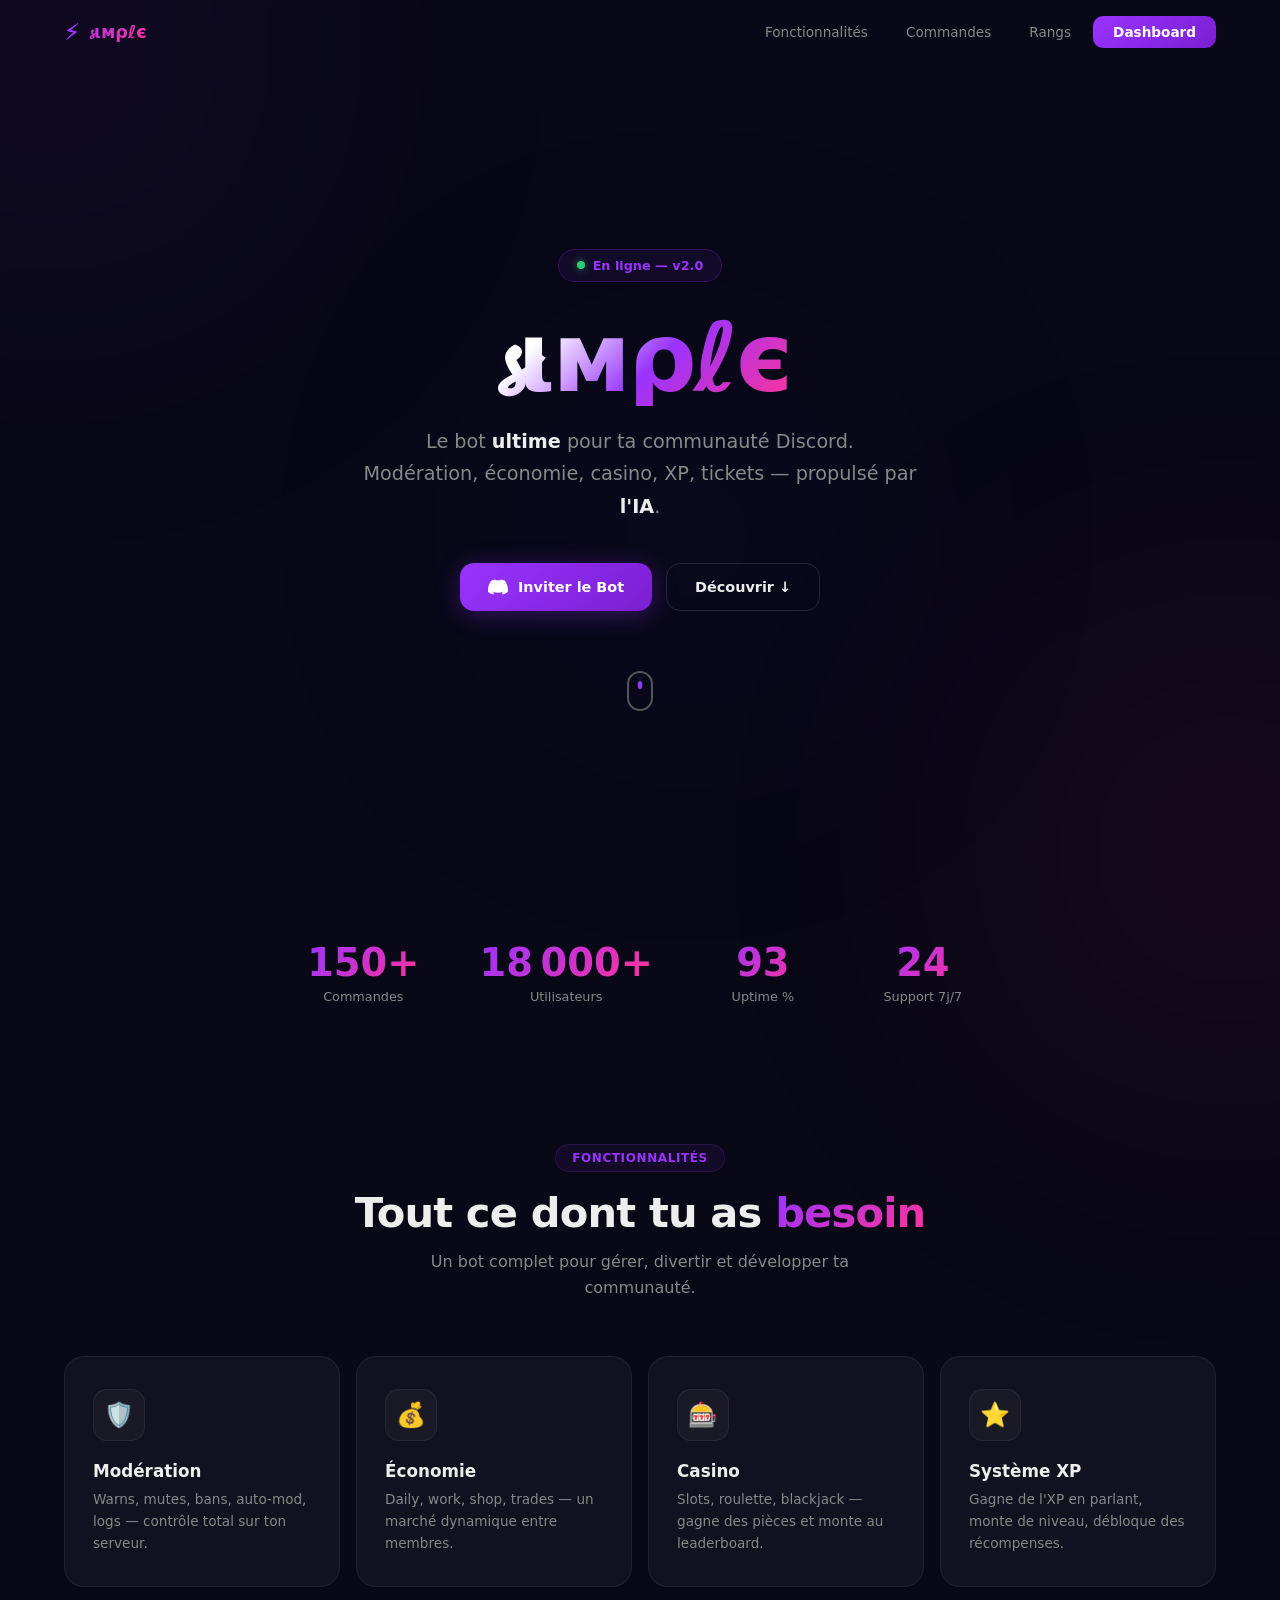
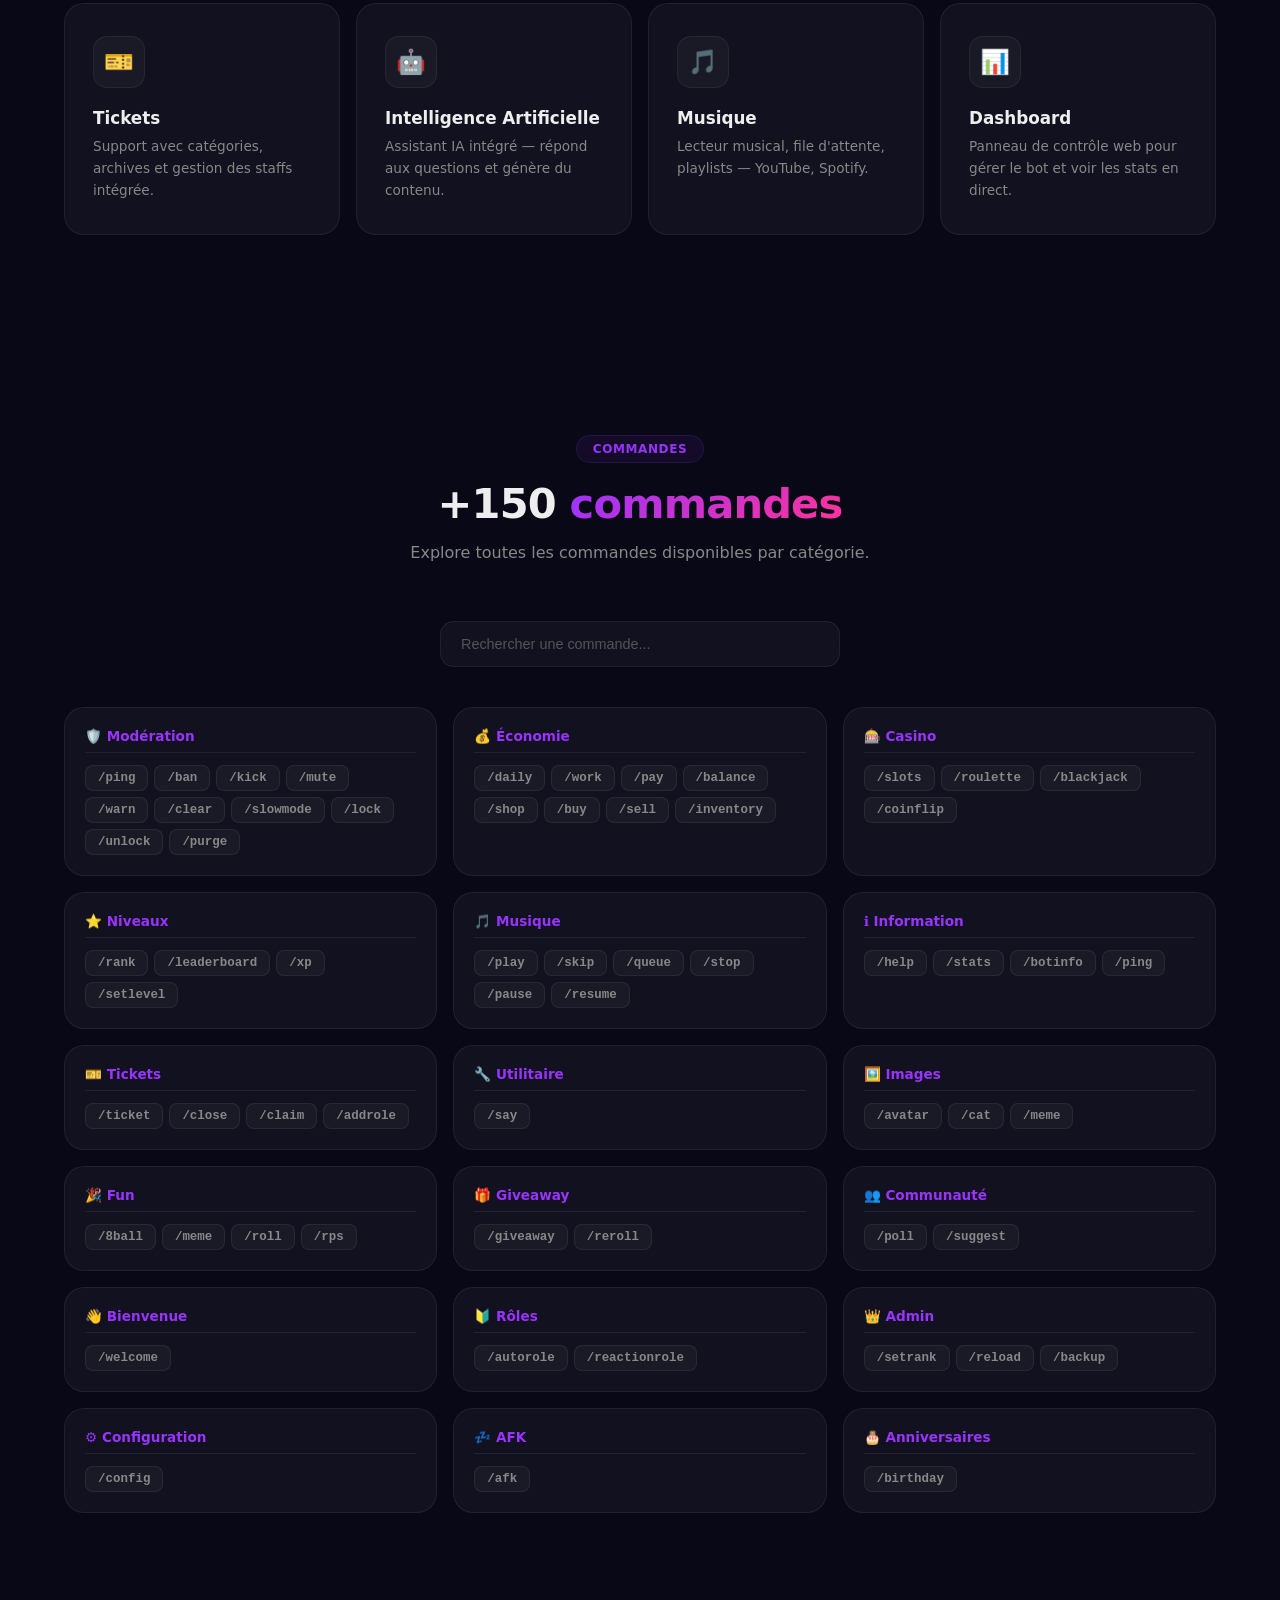
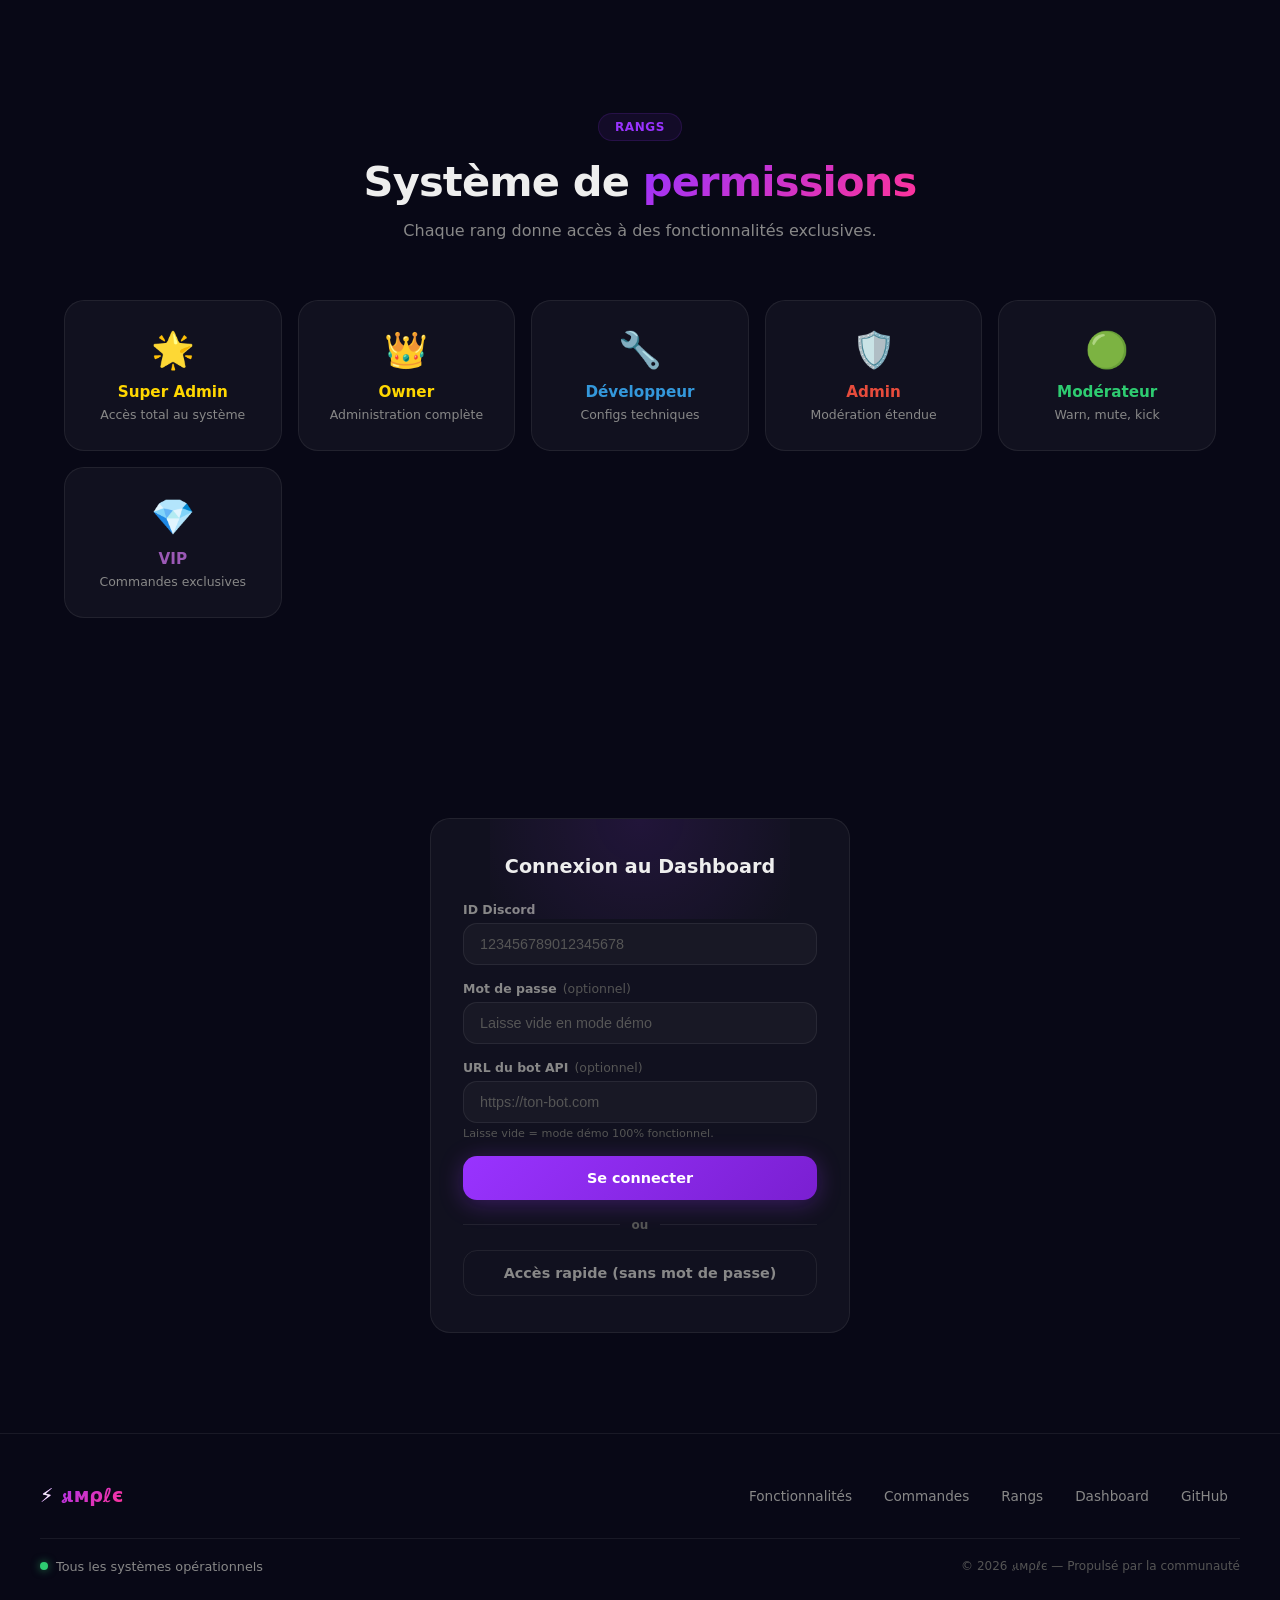
==== commit b353c0f3: "feat: redesign complet — interface moderne, auth fonctionnelle, dashboard polish" ====
--- a/index.html
+++ b/index.html
@@ -3,225 +3,354 @@
 <head>
 <meta charset="UTF-8">
 <meta name="viewport" content="width=device-width, initial-scale=1.0">
-<title>𝓼ιмρℓє — Communauté</title>
+<meta name="description" content="𝓼ιмρℓє — Le bot ultime pour ta communauté Discord. Modération, économie, casino, XP, tickets et IA.">
+<meta name="theme-color" content="#9933ff">
+<title>𝓼ιмρℓє — Bot Discord</title>
+<link rel="icon" href="data:image/svg+xml,<svg xmlns='http://www.w3.org/2000/svg' viewBox='0 0 100 100'><text y='.9em' font-size='90'>⚡</text></svg>">
 <link rel="stylesheet" href="styles.css">
 </head>
 <body>
+
 <div class="bg-glow g1"></div>
 <div class="bg-glow g2"></div>
 <div class="bg-glow g3"></div>
 
-<nav>
-  <div class="brand"><span>⚡</span> 𝓼ιмρℓє</div>
-  <div class="nav-links">
-    <a href="#features">Fonctionnalités</a>
-    <a href="#ranks">Rangs</a>
-    <a href="#login">Connexion</a>
-  </div>
-  <button class="nav-login" onclick="document.getElementById('login').scrollIntoView({behavior:'smooth'})">Connexion</button>
-  <button class="mobile-menu" onclick="document.getElementById('login').scrollIntoView({behavior:'smooth'})">☰</button>
+<nav id="mainNav">
+  <div class="nav-inner">
+    <a class="brand" href="#"><span>⚡</span> 𝓼ιмρℓє</a>
+    <div class="nav-links" id="navLinks">
+      <a href="#features">Fonctionnalités</a>
+      <a href="#commands">Commandes</a>
+      <a href="#ranks">Rangs</a>
+      <a href="dashboard.html" class="nav-btn">Dashboard</a>
+    </div>
+    <button class="hamburger" id="hamburger" onclick="document.getElementById('navLinks').classList.toggle('open')">
+      <span></span><span></span><span></span>
+    </button>
+  </div>
 </nav>
 
 <section class="hero">
-  <div class="hero-badge"><span class="dot"></span> En ligne — Version 2.0</div>
-  <h1>𝓼ιмρℓє</h1>
-  <p class="tagline">Le bot <b>ultime</b> pour ta communauté Discord. Modération, économie, casino, XP, tickets et bien plus — le tout propulsé par <b>l'intelligence artificielle</b>.</p>
+  <div class="hero-particles" id="particles"></div>
+  <div class="hero-badge"><span class="pulse"></span> En ligne — v2.0</div>
+  <h1 class="hero-title">𝓼ιмρℓє</h1>
+  <p class="hero-sub">Le bot <b>ultime</b> pour ta communauté Discord.<br>Modération, économie, casino, XP, tickets — propulsé par <b>l'IA</b>.</p>
   <div class="hero-btns">
-    <button class="btn btn-primary" onclick="window.open('https://discord.com/oauth2/authorize?client_id=1513286724183130122&scope=bot+applications.commands&permissions=8','_blank')">🚀 Inviter le Bot</button>
-    <button class="btn btn-outline" onclick="document.getElementById('features').scrollIntoView({behavior:'smooth'})">Découvrir ↓</button>
+    <a class="btn btn-primary" href="https://discord.com/oauth2/authorize?client_id=1513286724183130122&scope=bot+applications.commands&permissions=8" target="_blank">
+      <svg width="20" height="20" viewBox="0 0 24 24" fill="currentColor"><path d="M20.317 4.3698a19.7913 19.7913 0 00-4.8851-1.5152.0741.0741 0 00-.0785.0371c-.211.3753-.4447.8648-.6083 1.2495-1.8447-.2762-3.68-.2762-5.4868 0-.1636-.3933-.4058-.8742-.6177-1.2495a.077.077 0 00-.0785-.037 19.7363 19.7363 0 00-4.8852 1.515.0699.0699 0 00-.0321.0277C.5334 9.0458-.319 13.5799.0992 18.0578a.0824.0824 0 00.0312.0561c2.0528 1.5076 4.0413 2.4228 5.9929 3.0294a.0777.0777 0 00.0842-.0276c.4616-.6304.8731-1.2952 1.226-1.9942a.076.076 0 00-.0416-.1057c-.6528-.2476-1.2743-.5495-1.8722-.8923a.077.077 0 01-.0076-.1277c.1258-.0943.2517-.1923.3718-.2914a.0743.0743 0 01.0776-.0105c3.9278 1.7933 8.18 1.7933 12.0614 0a.0739.0739 0 01.0785.0095c.1202.099.246.1981.3728.2924a.077.077 0 01-.0066.1276 12.2986 12.2986 0 01-1.873.8914.0766.0766 0 00-.0407.1067c.3604.698.7719 1.3628 1.225 1.9932a.076.076 0 00.0842.0286c1.961-.6067 3.9495-1.5219 6.0023-3.0294a.077.077 0 00.0313-.0552c.5004-5.177-.8382-9.6739-3.5485-13.6604a.061.061 0 00-.0312-.0286z"/></svg>
+      Inviter le Bot
+    </a>
+    <a class="btn btn-outline" href="#features">Découvrir ↓</a>
+  </div>
+  <div class="hero-scroll" onclick="document.getElementById('features').scrollIntoView({behavior:'smooth'})">
+    <div class="scroll-mouse"><div class="scroll-dot"></div></div>
   </div>
 </section>
 
 <div class="stats-bar">
-  <div class="stat"><div class="num">150+</div><div class="lbl">Commandes</div></div>
-  <div class="stat"><div class="num">18K+</div><div class="lbl">Utilisateurs</div></div>
-  <div class="stat"><div class="num">99.9%</div><div class="lbl">Uptime</div></div>
-  <div class="stat"><div class="num">24/7</div><div class="lbl">Support</div></div>
+  <div class="stat" data-target="150"><div class="stat-num">0</div><div class="stat-label">Commandes</div></div>
+  <div class="stat" data-target="18000"><div class="stat-num">0</div><div class="stat-label">Utilisateurs</div></div>
+  <div class="stat" data-target="99"><div class="stat-num">0</div><div class="stat-label">Uptime %</div></div>
+  <div class="stat" data-target="24"><div class="stat-num">0</div><div class="stat-label">Support 7j/7</div></div>
 </div>
 
 <section id="features">
-  <div class="section-title">
-    <h2>Fonctionnalités <span>Puissantes</span></h2>
-    <p>Tout ce dont ta communauté a besoin, en un seul bot.</p>
-  </div>
-  <div class="grid cols-auto">
-    <div class="card"><div class="ico">🛡️</div><h3>Modération Avancée</h3><p>Système complet avec warns, mutes, bans, auto-mod et logs détaillés.</p></div>
-    <div class="card"><div class="ico">💰</div><h3>Économie</h3><p>Daily, work, shop, trades et un marché dynamique entre membres.</p></div>
-    <div class="card"><div class="ico">🎰</div><h3>Casino</h3><p>Slots, roulette, blackjack — gagne des pièces et escalade le leaderboard.</p></div>
-    <div class="card"><div class="ico">⭐</div><h3>Système XP</h3><p>Gagne de l'XP en parlant, monte de niveau et débloque des récompenses.</p></div>
-    <div class="card"><div class="ico">🎫</div><h3>Tickets</h3><p>Système de support avec catégories, archives et gestion des staffs.</p></div>
-    <div class="card"><div class="ico">🤖</div><h3>Intelligence Artificielle</h3><p>Assistant IA intégré pour répondre aux questions et générer du contenu.</p></div>
-    <div class="card"><div class="ico">🎵</div><h3>Music</h3><p>Lecteur musical avec file d'attente, playlist et qualité audio optimisée.</p></div>
-    <div class="card"><div class="ico">📊</div><h3>Dashboard Complet</h3><p>Panneau de contrôle web pour gérer le bot et voir les stats en direct.</p></div>
-  </div>
+  <div class="section-head">
+    <div class="section-badge">Fonctionnalités</div>
+    <h2>Tout ce dont tu as <span>besoin</span></h2>
+    <p>Un bot complet pour gérer, divertir et développer ta communauté.</p>
+  </div>
+  <div class="features-grid">
+    <div class="feature-card">
+      <div class="feature-icon" style="--accent:#e74c3c">🛡️</div>
+      <h3>Modération</h3>
+      <p>Warns, mutes, bans, auto-mod, logs — contrôle total sur ton serveur.</p>
+    </div>
+    <div class="feature-card">
+      <div class="feature-icon" style="--accent:#f39c12">💰</div>
+      <h3>Économie</h3>
+      <p>Daily, work, shop, trades — un marché dynamique entre membres.</p>
+    </div>
+    <div class="feature-card">
+      <div class="feature-icon" style="--accent:#e91e63">🎰</div>
+      <h3>Casino</h3>
+      <p>Slots, roulette, blackjack — gagne des pièces et monte au leaderboard.</p>
+    </div>
+    <div class="feature-card">
+      <div class="feature-icon" style="--accent:#9b59b6">⭐</div>
+      <h3>Système XP</h3>
+      <p>Gagne de l'XP en parlant, monte de niveau, débloque des récompenses.</p>
+    </div>
+    <div class="feature-card">
+      <div class="feature-icon" style="--accent:#2ecc71">🎫</div>
+      <h3>Tickets</h3>
+      <p>Support avec catégories, archives et gestion des staffs intégrée.</p>
+    </div>
+    <div class="feature-card">
+      <div class="feature-icon" style="--accent:#3498db">🤖</div>
+      <h3>Intelligence Artificielle</h3>
+      <p>Assistant IA intégré — répond aux questions et génère du contenu.</p>
+    </div>
+    <div class="feature-card">
+      <div class="feature-icon" style="--accent:#1abc9c">🎵</div>
+      <h3>Musique</h3>
+      <p>Lecteur musical, file d'attente, playlists — YouTube, Spotify.</p>
+    </div>
+    <div class="feature-card">
+      <div class="feature-icon" style="--accent:#e67e22">📊</div>
+      <h3>Dashboard</h3>
+      <p>Panneau de contrôle web pour gérer le bot et voir les stats en direct.</p>
+    </div>
+  </div>
+</section>
+
+<section id="commands">
+  <div class="section-head">
+    <div class="section-badge">Commandes</div>
+    <h2>+150 <span>commandes</span></h2>
+    <p>Explore toutes les commandes disponibles par catégorie.</p>
+  </div>
+  <div class="cmd-search">
+    <input type="text" id="cmdSearch" placeholder="Rechercher une commande..." oninput="filterCmds(this.value)">
+  </div>
+  <div id="cmdGrid" class="cmd-grid"></div>
 </section>
 
 <section id="ranks">
-  <div class="section-title">
-    <h2>Rangs <span>& Permissions</span></h2>
+  <div class="section-head">
+    <div class="section-badge">Rangs</div>
+    <h2>Système de <span>permissions</span></h2>
     <p>Chaque rang donne accès à des fonctionnalités exclusives.</p>
   </div>
-  <div class="grid cols-2">
-    <div class="card"><div class="ico">🌟</div><h3>Super Admin</h3><p>Accès total au système et configuration serveur.</p></div>
-    <div class="card"><div class="ico">👑</div><h3>Owner / Co-Owner</h3><p>Administration complète et override permissions.</p></div>
-    <div class="card"><div class="ico">🔧</div><h3>Développeur</h3><p>Accès aux configs techniques et logs avancés.</p></div>
-    <div class="card"><div class="ico">🛡️</div><h3>Admin</h3><p>Modération étendue et gestion des rôles.</p></div>
-    <div class="card"><div class="ico">🟢</div><h3>Modérateur</h3><p>Warn, mute, kick et gestion des tickets.</p></div>
-    <div class="card"><div class="ico">💎</div><h3>VIP</h3><p>Accès salon VIP et commandes exclusives.</p></div>
-  </div>
-</section>
-
-<section class="login-section" id="login">
+  <div class="ranks-grid">
+    <div class="rank-card" style="--rc:#ffd700"><div class="rank-emoji">🌟</div><h4>Super Admin</h4><p>Accès total au système</p></div>
+    <div class="rank-card" style="--rc:#ffd700"><div class="rank-emoji">👑</div><h4>Owner</h4><p>Administration complète</p></div>
+    <div class="rank-card" style="--rc:#3498db"><div class="rank-emoji">🔧</div><h4>Développeur</h4><p>Configs techniques</p></div>
+    <div class="rank-card" style="--rc:#e74c3c"><div class="rank-emoji">🛡️</div><h4>Admin</h4><p>Modération étendue</p></div>
+    <div class="rank-card" style="--rc:#2ecc71"><div class="rank-emoji">🟢</div><h4>Modérateur</h4><p>Warn, mute, kick</p></div>
+    <div class="rank-card" style="--rc:#9b59b6"><div class="rank-emoji">💎</div><h4>VIP</h4><p>Commandes exclusives</p></div>
+  </div>
+</section>
+
+<section id="login" class="login-section">
   <div class="login-wrapper">
-    <div class="login-card" id="loginCard">
-      <h2>🔐 Connexion au Dashboard</h2>
-      <div class="error" id="errorMsg"></div>
-      <div class="success" id="successMsg"></div>
+    <div class="login-card">
+      <div class="login-glow"></div>
+      <h2>Connexion au Dashboard</h2>
+
+      <div class="alert error" id="errorMsg"></div>
+      <div class="alert success" id="successMsg"></div>
 
       <div class="user-info" id="userInfo">
-        <div class="avatar" id="userAvatar"></div>
-        <div class="name" id="userName"></div>
-        <div class="level" id="userLevel"></div>
-        <div class="badge" id="userBadge"></div>
+        <div class="user-avatar" id="userAvatar">?</div>
+        <div class="user-name" id="userName">-</div>
+        <div class="user-level" id="userLevel">-</div>
+        <div class="user-badge" id="userBadge">-</div>
       </div>
 
-      <div id="loginForm">
+      <form id="loginForm" onsubmit="event.preventDefault();doLogin()">
         <div class="field">
           <label>ID Discord</label>
-          <input type="text" id="userId" placeholder="123456789012345678" autocomplete="off">
+          <input type="text" id="userId" placeholder="123456789012345678" autocomplete="off" required>
         </div>
         <div class="field">
-          <label>Mot de passe (optionnel)</label>
-          <input type="password" id="password" placeholder="Optionnel en mode démo">
+          <label>Mot de passe <span class="optional">(optionnel)</span></label>
+          <input type="password" id="password" placeholder="Laisse vide en mode démo">
         </div>
         <div class="field">
-          <label>URL du bot (optionnel)</label>
+          <label>URL du bot API <span class="optional">(optionnel)</span></label>
           <input type="text" id="botUrl" placeholder="https://ton-bot.com" autocomplete="off" onchange="window.setApiBase(this.value)">
-          <div style="font-size:.72em;color:var(--t2);margin-top:4px">Laisse vide pour le mode démo (100% fonctionnel sans backend).</div>
+          <div class="field-hint">Laisse vide = mode démo 100% fonctionnel.</div>
         </div>
-        <button class="btn btn-primary" id="loginBtn" onclick="doLogin()" style="width:100%">
-          <div class="spinner"></div><span>🔑 Se connecter</span>
+        <button class="btn btn-primary btn-full" id="loginBtn" type="submit">
+          <div class="spinner"></div><span>Se connecter</span>
         </button>
-        <div class="divider">ou</div>
-        <button class="btn btn-g" onclick="quickAccess()" style="width:100%">⚡ Accès rapide (sans mot de passe)</button>
+        <div class="divider"><span>ou</span></div>
+        <button type="button" class="btn btn-ghost btn-full" onclick="quickAccess()">Accès rapide (sans mot de passe)</button>
+      </form>
+
+      <div id="dashPanel" style="display:none">
+        <button class="btn btn-success btn-full" onclick="goDashboard()">Accéder au Dashboard</button>
+        <button class="btn btn-ghost btn-full" style="margin-top:8px" onclick="doLogout()">Déconnexion</button>
       </div>
 
-      <div id="dashboardAccess" style="display:none">
-        <button class="btn btn-ok" id="dashBtn" onclick="goDashboard()" style="width:100%">📊 Accéder au Dashboard</button>
-        <div style="margin-top:12px;text-align:center">
-          <button class="btn btn-g" onclick="doLogout()" style="width:auto;display:inline-flex">🚪 Déconnexion</button>
-        </div>
+      <div id="permDenied" style="display:none">
+        <div class="perm-icon">🔒</div>
+        <div class="perm-title">Accès refusé</div>
+        <div class="perm-text">Niveau 2 minimum requis pour le dashboard.</div>
       </div>
-
-      <div class="perm-denied" id="permDenied">
-        <div style="font-size:2em;margin-bottom:8px">🔒</div>
-        <div><b>Accès refusé</b></div>
-        <div style="margin-top:4px;font-size:.82em">Tu as besoin du niveau 2 minimum pour accéder au dashboard.</div>
+    </div>
+  </div>
+</section>
+
+<footer>
+  <div class="footer-inner">
+    <div class="footer-top">
+      <div class="footer-brand"><span>⚡</span> 𝓼ιмρℓє</div>
+      <div class="footer-links">
+        <a href="#features">Fonctionnalités</a>
+        <a href="#commands">Commandes</a>
+        <a href="#ranks">Rangs</a>
+        <a href="dashboard.html">Dashboard</a>
+        <a href="https://github.com/bakakauwu0-star/sitewebsimplee" target="_blank">GitHub</a>
       </div>
     </div>
-  </div>
-</section>
-
-<footer>
-  <div class="footer-content">
-    <div class="brand" style="font-size:1.3em;font-weight:800">⚡ 𝓼ιмρℓє</div>
-    <div class="footer-links">
-      <a href="#features">Fonctionnalités</a>
-      <a href="#ranks">Rangs</a>
-      <a href="#login">Connexion</a>
-      <a href="https://github.com/bakakauwu0-star/sitewebsimplee" target="_blank">GitHub</a>
-    </div>
-    <div class="footer-status"><span class="dot"></span> Tous les systèmes opérationnels</div>
-    <div class="footer-copy">© 2026 𝓼ιмρℓє — Propulsé avec ❤️ par la communauté</div>
+    <div class="footer-bottom">
+      <span class="footer-status"><span class="pulse"></span> Tous les systèmes opérationnels</span>
+      <span class="footer-copy">© 2026 𝓼ιмρℓє — Propulsé par la communauté</span>
+    </div>
   </div>
 </footer>
+
+<div class="banner" id="banner"></div>
 
 <script src="app.js"></script>
 <script>
-const SESSION = { token: localStorage.getItem('session_token') || '', user: null, perms: null };
-
-function $(id){ return document.getElementById(id); }
-function setError(m){ $('errorMsg').textContent = m; $('errorMsg').classList.add('show'); $('successMsg').classList.remove('show'); }
-function setSuccess(m){ $('successMsg').textContent = m; $('successMsg').classList.add('show'); $('errorMsg').classList.remove('show'); }
-function clearMsgs(){ $('errorMsg').classList.remove('show'); $('successMsg').classList.remove('show'); }
-
-function updateUI() {
-  const loggedIn = !!(SESSION.token && SESSION.user && SESSION.perms);
-  if (loggedIn && SESSION.perms.canAccessDashboard) {
-    show('loginForm', false); show('permDenied', false); show('userInfo', true); show('dashboardAccess', true);
-    const b = window.getBadgeForLevel(SESSION.perms.permLevel);
-    $('userAvatar').textContent = (SESSION.user.id || '?').charAt(0).toUpperCase();
-    $('userName').textContent = (SESSION.user.id || 'Inconnu').slice(0, 16) + '…';
-    $('userLevel').textContent = `Niveau XP: ${SESSION.perms.xpLevel} • ${SESSION.perms.permName}`;
-    $('userBadge').textContent = `${b.emoji} ${b.name}`;
-    $('userBadge').style.background = b.color + '22'; $('userBadge').style.color = b.color;
-  } else if (loggedIn) {
-    show('loginForm', false); show('dashboardAccess', false); show('userInfo', true); show('permDenied', true);
-    const b = window.getBadgeForLevel(SESSION.perms.permLevel);
-    $('userAvatar').textContent = (SESSION.user.id || '?').charAt(0).toUpperCase();
-    $('userName').textContent = (SESSION.user.id || 'Inconnu').slice(0, 16) + '…';
-    $('userBadge').textContent = `${b.emoji} ${b.name}`;
-  } else {
-    show('loginForm', true); show('dashboardAccess', false); show('permDenied', false); show('userInfo', false);
+const SESSION={token:localStorage.getItem('session_token')||'',user:null,perms:null};
+const $=id=>document.getElementById(id);
+
+function setError(m){$('errorMsg').textContent=m;$('errorMsg').classList.add('show');$('successMsg').classList.remove('show')}
+function setSuccess(m){$('successMsg').textContent=m;$('successMsg').classList.add('show');$('errorMsg').classList.remove('show')}
+function clearMsgs(){$('errorMsg').classList.remove('show');$('successMsg').classList.remove('show')}
+function toggle(el,v){el.style.display=v?'block':'none'}
+
+function updateUI(){
+  const logged=!!(SESSION.token&&SESSION.user&&SESSION.perms);
+  toggle($('loginForm'),!logged);
+  toggle($('dashPanel'),false);
+  toggle($('permDenied'),false);
+  toggle($('userInfo'),false);
+  if(logged&&SESSION.perms.canAccessDashboard){
+    toggle($('userInfo'),true);toggle($('dashPanel'),true);
+    const b=window.getBadgeForLevel(SESSION.perms.permLevel);
+    $('userAvatar').textContent=(SESSION.user.id||'?').charAt(0).toUpperCase();
+    $('userName').textContent=SESSION.user.id||'Inconnu';
+    $('userLevel').textContent='Niveau XP: '+SESSION.perms.xpLevel+' • '+SESSION.perms.permName;
+    $('userBadge').textContent=b.emoji+' '+b.name;
+    $('userBadge').style.cssText='background:'+b.color+'22;color:'+b.color;
+  }else if(logged){
+    toggle($('userInfo'),true);toggle($('permDenied'),true);
+    const b=window.getBadgeForLevel(SESSION.perms.permLevel);
+    $('userAvatar').textContent=(SESSION.user.id||'?').charAt(0).toUpperCase();
+    $('userName').textContent=SESSION.user.id||'Inconnu';
+    $('userBadge').textContent=b.emoji+' '+b.name;
+    $('userBadge').style.cssText='background:'+b.color+'22;color:'+b.color;
   }
 }
-function show(id, v){ $(id).style.display = v ? 'block' : 'none'; }
-
-async function doLogin() {
-  const userId = $('userId').value.trim();
-  if (!userId) { setError('ID Discord requis'); return; }
+
+async function doLogin(){
+  const uid=$('userId').value.trim();
+  if(!uid){setError('ID Discord requis');return}
   clearMsgs();
-  const btn = $('loginBtn'); btn.classList.add('loading'); btn.disabled = true;
-  try {
-    const r = await window.authCall('/login', { userId, password: $('password').value.trim() || 'none' });
-    SESSION.token = r.token; SESSION.user = r.user; SESSION.perms = r.profile;
-    localStorage.setItem('session_token', r.token);
-    localStorage.setItem('permissionLevel', r.permissionLevel || 0);
-    localStorage.setItem('permissionName', r.permissionName || 'Membre');
-    setSuccess('Connexion réussie !'); setTimeout(updateUI, 300);
-  } catch (e) { setError(e.message || 'Erreur de connexion'); }
-  finally { btn.classList.remove('loading'); btn.disabled = false; }
-}
-
-async function quickAccess() {
-  const userId = $('userId').value.trim();
-  if (!userId) { setError('ID Discord requis'); return; }
+  const btn=$('loginBtn');btn.classList.add('loading');btn.disabled=true;
+  try{
+    const r=await window.authCall('/login',{userId:uid,password:$('password').value.trim()||'none'});
+    SESSION.token=r.token;SESSION.user=r.user;SESSION.perms=r.profile;
+    localStorage.setItem('session_token',r.token);
+    setSuccess('Connexion réussie !');setTimeout(updateUI,300);
+  }catch(e){setError(e.message||'Erreur de connexion')}
+  finally{btn.classList.remove('loading');btn.disabled=false}
+}
+
+async function quickAccess(){
+  const uid=$('userId').value.trim();
+  if(!uid){setError('ID Discord requis');return}
   clearMsgs();
-  const btn = $('loginBtn'); btn.classList.add('loading'); btn.disabled = true;
-  try {
-    const r = await window.authCall('/login', { userId, password: 'none' });
-    SESSION.token = r.token; SESSION.user = r.user; SESSION.perms = r.profile;
-    localStorage.setItem('session_token', r.token);
-    localStorage.setItem('permissionLevel', r.permissionLevel || 0);
-    localStorage.setItem('permissionName', r.permissionName || 'Membre');
-    setSuccess('Connecté !'); setTimeout(updateUI, 300);
-  } catch (e) { setError(e.message || 'ID inconnu'); }
-  finally { btn.classList.remove('loading'); btn.disabled = false; }
-}
-
-function doLogout() {
-  SESSION.token = ''; SESSION.user = null; SESSION.perms = null;
-  localStorage.removeItem('session_token'); localStorage.removeItem('permissionLevel'); localStorage.removeItem('permissionName');
-  clearMsgs(); updateUI();
-  $('userId').value = ''; $('password').value = '';
-}
-
-function goDashboard(){ window.location.href = 'dashboard.html'; }
-
-document.addEventListener('DOMContentLoaded', () => {
-  if (window.getApiBase) $('botUrl').value = window.getApiBase();
-  if (SESSION.token) {
-    // restore a session from storage (demo-friendly)
-    try {
-      const lvl = parseInt(localStorage.getItem('permissionLevel')) || 0;
-      SESSION.user = { id: (localStorage.getItem('session_token') || '').replace('demo-', '').split('-')[0] || 'Inconnu' };
-      SESSION.perms = window.deriveProfile(SESSION.user.id);
+  const btn=$('loginBtn');btn.classList.add('loading');btn.disabled=true;
+  try{
+    const r=await window.authCall('/login',{userId:uid,password:'none'});
+    SESSION.token=r.token;SESSION.user=r.user;SESSION.perms=r.profile;
+    localStorage.setItem('session_token',r.token);
+    setSuccess('Connecté !');setTimeout(updateUI,300);
+  }catch(e){setError(e.message||'ID inconnu')}
+  finally{btn.classList.remove('loading');btn.disabled=false}
+}
+
+function doLogout(){
+  SESSION.token='';SESSION.user=null;SESSION.perms=null;
+  localStorage.removeItem('session_token');
+  clearMsgs();updateUI();
+  $('userId').value='';$('password').value='';
+}
+
+function goDashboard(){window.location.href='dashboard.html'}
+
+// Commands display
+const ALL_CMDS=[
+  {n:'ping',c:'moderation'},{n:'ban',c:'moderation'},{n:'kick',c:'moderation'},{n:'mute',c:'moderation'},
+  {n:'warn',c:'moderation'},{n:'clear',c:'moderation'},{n:'slowmode',c:'moderation'},{n:'lock',c:'moderation'},
+  {n:'unlock',c:'moderation'},{n:'purge',c:'moderation'},
+  {n:'daily',c:'economy'},{n:'work',c:'economy'},{n:'pay',c:'economy'},{n:'balance',c:'economy'},
+  {n:'shop',c:'economy'},{n:'buy',c:'economy'},{n:'sell',c:'economy'},{n:'inventory',c:'economy'},
+  {n:'slots',c:'casino'},{n:'roulette',c:'casino'},{n:'blackjack',c:'casino'},{n:'coinflip',c:'casino'},
+  {n:'rank',c:'leveling'},{n:'leaderboard',c:'leveling'},{n:'xp',c:'leveling'},{n:'setlevel',c:'leveling'},
+  {n:'play',c:'music'},{n:'skip',c:'music'},{n:'queue',c:'music'},{n:'stop',c:'music'},{n:'pause',c:'music'},{n:'resume',c:'music'},
+  {n:'help',c:'information'},{n:'stats',c:'information'},{n:'botinfo',c:'information'},{n:'ping',c:'information'},
+  {n:'ticket',c:'tickets'},{n:'close',c:'tickets'},{n:'claim',c:'tickets'},{n:'addrole',c:'tickets'},
+  {n:'say',c:'utility'},{n:'avatar',c:'images'},{n:'cat',c:'images'},{n:'meme',c:'images'},
+  {n:'8ball',c:'fun'},{n:'meme',c:'fun'},{n:'roll',c:'fun'},{n:'rps',c:'fun'},
+  {n:'giveaway',c:'giveaway'},{n:'reroll',c:'giveaway'},
+  {n:'poll',c:'community'},{n:'suggest',c:'community'},{n:'welcome',c:'welcome'},
+  {n:'autorole',c:'roles'},{n:'reactionrole',c:'roles'},{n:'setrank',c:'admin'},
+  {n:'config',c:'configuration'},{n:'reload',c:'admin'},{n:'backup',c:'admin'},
+  {n:'afk',c:'afk'},{n:'birthday',c:'birthdays'},
+];
+const CAT_NAMES={moderation:'🛡️ Modération',economy:'💰 Économie',casino:'🎰 Casino',leveling:'⭐ Niveaux',music:'🎵 Musique',information:'ℹ️ Information',tickets:'🎫 Tickets',utility:'🔧 Utilitaire',images:'🖼️ Images',fun:'🎉 Fun',giveaway:'🎁 Giveaway',community:'👥 Communauté',welcome:'👋 Bienvenue',roles:'🔰 Rôles',admin:'👑 Admin',configuration:'⚙️ Configuration',afk:'💤 AFK',birthdays:'🎂 Anniversaires'};
+
+function renderCmds(filter){
+  const g={};
+  ALL_CMDS.forEach(c=>{
+    if(filter&&!c.n.includes(filter.toLowerCase())&&!c.c.includes(filter.toLowerCase()))return;
+    if(!g[c.c])g[c.c]=[];
+    if(!g[c.c].includes(c.n))g[c.c].push(c.n);
+  });
+  let h='';
+  for(const[c,cmds]of Object.entries(g)){
+    h+='<div class="cmd-category"><div class="cmd-cat-title">'+(CAT_NAMES[c]||c)+'</div><div class="cmd-list">';
+    cmds.forEach(n=>h+='<div class="cmd-item">/'+n+'</div>');
+    h+='</div></div>';
+  }
+  $('cmdGrid').innerHTML=h||'<div class="empty">Aucune commande trouvée</div>';
+}
+function filterCmds(v){renderCmds(v)}
+
+// Stats counter animation
+function animateCounters(){
+  document.querySelectorAll('.stat[data-target]').forEach(el=>{
+    const target=+el.dataset.target;
+    const num=el.querySelector('.stat-num');
+    let current=0;
+    const step=Math.max(1,Math.floor(target/60));
+    const timer=setInterval(()=>{
+      current+=step;
+      if(current>=target){current=target;clearInterval(timer)}
+      num.textContent=current.toLocaleString('fr-FR')+(target>=100?'+':'');
+    },30);
+  });
+}
+
+// Nav scroll
+window.addEventListener('scroll',()=>{
+  $('mainNav').classList.toggle('scrolled',window.scrollY>50);
+});
+
+// Init
+document.addEventListener('DOMContentLoaded',()=>{
+  if(window.getApiBase)$('botUrl').value=window.getApiBase();
+  renderCmds('');
+  animateCounters();
+  if(SESSION.token){
+    try{
+      SESSION.user={id:(SESSION.token||'').replace('demo-','').split('-')[0]||'Inconnu'};
+      SESSION.perms=window.deriveProfile(SESSION.user.id);
       updateUI();
-    } catch (e) { updateUI(); }
-  } else updateUI();
+    }catch(e){updateUI()}
+  }else updateUI();
+  const obs=new IntersectionObserver(es=>es.forEach(e=>{if(e.isIntersecting){e.target.classList.add('visible');obs.unobserve(e.target)}}),{threshold:.1});
+  document.querySelectorAll('.feature-card,.rank-card,.cmd-category').forEach(el=>obs.observe(el));
 });
-$('password').addEventListener('keydown', e => { if (e.key === 'Enter') doLogin(); });
-$('userId').addEventListener('keydown', e => { if (e.key === 'Enter') doLogin(); });
+$('password').addEventListener('keydown',e=>{if(e.key==='Enter')doLogin()});
+$('userId').addEventListener('keydown',e=>{if(e.key==='Enter')doLogin()});
 </script>
 </body>
 </html>
--- a/styles.css
+++ b/styles.css
@@ -1,204 +1,186 @@
-/* ============================================================
-   𝓼ιмρℓє — Design system
-   Coherent stylesheet shared by index.html & dashboard.html
-   ============================================================ */
 *{margin:0;padding:0;box-sizing:border-box}
 :root{
-  --p:#9933ff; --p2:#7a1fd1; --s:#ff3399;
-  --ok:#2ecc71; --bad:#e74c3c; --warn:#f39c12;
-  --bg:#0d0d1a;
-  --glass:rgba(255,255,255,.06);
-  --gh:rgba(255,255,255,.10);
-  --card:rgba(255,255,255,.04);
-  --brd:rgba(255,255,255,.08);
-  --t:#f0f0f0; --t2:#aaa;
-  --r:16px;
-  --font:system-ui,-apple-system,"Segoe UI",Roboto,sans-serif;
+  --p:#9933ff;--p2:#7a1fd1;--s:#ff3399;
+  --ok:#2ecc71;--bad:#e74c3c;--warn:#f39c12;
+  --bg:#080816;--bg2:#0c0c20;
+  --glass:rgba(255,255,255,.04);--glass2:rgba(255,255,255,.07);
+  --gh:rgba(255,255,255,.09);
+  --brd:rgba(255,255,255,.07);--brd2:rgba(255,255,255,.12);
+  --t:#eee;--t2:#888;--t3:#555;
+  --r:14px;--r2:20px;
+  --font:system-ui,-apple-system,'Segoe UI',Roboto,sans-serif;
 }
 html{scroll-behavior:smooth}
-body{font-family:var(--font);background:var(--bg);color:var(--t);min-height:100vh;overflow-x:hidden}
-a{color:var(--p);text-decoration:none}a:hover{text-decoration:underline}
-button{font-family:inherit}
+body{font-family:var(--font);background:var(--bg);color:var(--t);overflow-x:hidden}
+a{color:var(--p);text-decoration:none}
+button{font-family:inherit;cursor:pointer}
+::selection{background:var(--p);color:#fff}
 
-/* ---- background glow ---- */
-.bg-glow{position:fixed;width:400px;height:400px;border-radius:50%;filter:blur(120px);opacity:.15;pointer-events:none;z-index:0}
-.bg-glow.g1{background:var(--p);top:-100px;left:-100px}
-.bg-glow.g2{background:var(--s);bottom:-100px;right:-100px}
-.bg-glow.g3{background:var(--p2);top:50%;left:50%;transform:translate(-50%,-50%);width:300px;height:300px}
+/* ===== BG GLOW ===== */
+.bg-glow{position:fixed;width:500px;height:500px;border-radius:50%;filter:blur(150px);opacity:.08;pointer-events:none;z-index:0}
+.bg-glow.g1{background:var(--p);top:-200px;left:-200px}
+.bg-glow.g2{background:var(--s);bottom:-200px;right:-200px}
+.bg-glow.g3{background:#4f46e5;top:40%;left:40%;width:350px;height:350px}
 
-/* ---- nav ---- */
-nav{position:fixed;top:0;left:0;right:0;z-index:100;padding:16px 32px;display:flex;align-items:center;justify-content:space-between;background:rgba(13,13,26,.85);backdrop-filter:blur(16px);border-bottom:1px solid var(--brd)}
-.brand{display:flex;align-items:center;gap:10px;font-weight:800;font-size:1.15em;background:linear-gradient(135deg,var(--p),var(--s));-webkit-background-clip:text;-webkit-text-fill-color:transparent;background-clip:text}
-.brand span{font-size:1.4em}
-.nav-links{display:flex;gap:24px;align-items:center}
-.nav-links a{color:var(--t2);font-size:.88em;font-weight:500;transition:.2s}
-.nav-links a:hover{color:var(--p);text-decoration:none}
-.nav-login{padding:8px 20px;border-radius:10px;background:linear-gradient(135deg,var(--p),var(--p2));color:#fff;font-weight:700;font-size:.88em;border:none;cursor:pointer;transition:.2s}
-.nav-login:hover{opacity:.88;transform:translateY(-1px)}
-.mobile-menu{display:none;background:none;border:none;color:var(--t);font-size:1.4em;cursor:pointer}
+/* ===== NAV ===== */
+#mainNav{position:fixed;top:0;left:0;right:0;z-index:1000;transition:all .35s}
+#mainNav.scrolled{background:rgba(8,8,22,.92);backdrop-filter:blur(20px);border-bottom:1px solid var(--brd)}
+.nav-inner{max-width:1200px;margin:0 auto;padding:16px 24px;display:flex;align-items:center;justify-content:space-between}
+.brand{display:flex;align-items:center;gap:8px;font-weight:800;font-size:1.1em;background:linear-gradient(135deg,var(--p),var(--s));-webkit-background-clip:text;-webkit-text-fill-color:transparent;background-clip:text}
+.brand span{font-size:1.3em;-webkit-text-fill-color:initial}
+.nav-links{display:flex;gap:6px;align-items:center}
+.nav-links a{color:var(--t2);font-size:.85em;font-weight:500;padding:8px 16px;border-radius:10px;transition:all .2s}
+.nav-links a:hover{color:var(--t);background:rgba(255,255,255,.05);text-decoration:none}
+.nav-links .nav-btn{background:linear-gradient(135deg,var(--p),var(--p2));color:#fff!important;padding:8px 20px;border-radius:10px;font-weight:600}
+.nav-links .nav-btn:hover{opacity:.9;background:linear-gradient(135deg,var(--p),var(--p2))}
+.hamburger{display:none;background:none;border:none;color:var(--t);font-size:1.4em;padding:8px}
+.hamburger span{display:block;width:22px;height:2px;background:var(--t);margin:5px 0;border-radius:2px;transition:.3s}
 
-/* ---- buttons ---- */
-.btn{padding:12px 22px;border:none;border-radius:10px;font-size:.9em;font-weight:700;cursor:pointer;transition:all .2s;display:inline-flex;align-items:center;justify-content:center;gap:8px}
-.btn-primary{background:linear-gradient(135deg,var(--p),var(--p2));color:#fff}
-.btn-primary:hover{opacity:.88;transform:translateY(-1px)}
+/* ===== BUTTONS ===== */
+.btn{display:inline-flex;align-items:center;justify-content:center;gap:10px;padding:14px 28px;border:none;border-radius:var(--r);font-size:.9em;font-weight:700;transition:all .25s;cursor:pointer;text-decoration:none}
+.btn-primary{background:linear-gradient(135deg,var(--p),var(--p2));color:#fff;box-shadow:0 4px 24px rgba(153,51,255,.3)}
+.btn-primary:hover{transform:translateY(-2px);box-shadow:0 8px 32px rgba(153,51,255,.4)}
 .btn-primary:disabled{opacity:.4;cursor:not-allowed;transform:none}
-.btn-outline{background:transparent;color:var(--t);border:1px solid var(--brd)}
+.btn-outline{background:transparent;color:var(--t);border:1px solid var(--brd2)}
 .btn-outline:hover{background:rgba(255,255,255,.05);border-color:var(--p)}
-.btn-ok{background:linear-gradient(135deg,var(--ok),#27ae60);color:#fff}
-.btn-ok:hover{opacity:.88}
-.btn-bad{background:rgba(231,76,60,.2);color:#e74c3c}
-.btn-bad:hover{background:rgba(231,76,60,.3)}
-.btn-g{background:transparent;color:var(--t2);border:1px solid var(--brd)}
-.btn-g:hover{background:var(--gh);color:var(--t)}
-.btn-sm{padding:6px 12px;font-size:.78em}
-
-/* ---- hero ---- */
-.hero{position:relative;z-index:1;min-height:100vh;display:flex;flex-direction:column;align-items:center;justify-content:center;text-align:center;padding:120px 24px 80px}
-.hero-badge{display:inline-flex;align-items:center;gap:6px;padding:6px 16px;border-radius:20px;background:rgba(153,51,255,.12);border:1px solid rgba(153,51,255,.25);font-size:.78em;font-weight:600;color:var(--p);margin-bottom:24px}
-.hero-badge .dot{width:6px;height:6px;border-radius:50%;background:var(--ok);animation:pulse-dot 2s infinite}
-@keyframes pulse-dot{0%,100%{opacity:1}50%{opacity:.4}}
-.hero h1{font-size:clamp(2.8em,6vw,4.5em);font-weight:900;line-height:1.1;margin-bottom:16px;background:linear-gradient(135deg,#fff 30%,var(--p) 60%,var(--s));-webkit-background-clip:text;-webkit-text-fill-color:transparent;background-clip:text}
-.hero .tagline{font-size:clamp(1em,2vw,1.25em);color:var(--t2);max-width:600px;margin:0 auto 36px;line-height:1.6}
-.hero .tagline b{color:var(--t)}
-.hero-btns{display:flex;gap:14px;flex-wrap:wrap;justify-content:center}
-
-/* ---- stats bar ---- */
-.stats-bar{position:relative;z-index:1;display:flex;justify-content:center;gap:48px;padding:40px 24px;flex-wrap:wrap}
-.stat{text-align:center}
-.stat .num{font-size:2em;font-weight:800;background:linear-gradient(135deg,var(--p),var(--s));-webkit-background-clip:text;-webkit-text-fill-color:transparent;background-clip:text}
-.stat .lbl{font-size:.82em;color:var(--t2);margin-top:4px}
-
-/* ---- sections ---- */
-section{position:relative;z-index:1;padding:80px 24px;max-width:1200px;margin:0 auto}
-.section-title{text-align:center;margin-bottom:48px}
-.section-title h2{font-size:2em;font-weight:800;margin-bottom:8px}
-.section-title h2 span{background:linear-gradient(135deg,var(--p),var(--s));-webkit-background-clip:text;-webkit-text-fill-color:transparent;background-clip:text}
-.section-title p{color:var(--t2);font-size:.95em}
-
-/* ---- cards ---- */
-.grid{display:grid;gap:20px}
-.grid.cols-auto{grid-template-columns:repeat(auto-fit,minmax(260px,1fr))}
-.grid.cols-2{grid-template-columns:repeat(auto-fit,minmax(220px,1fr))}
-.card{background:var(--glass);border:1px solid var(--brd);border-radius:var(--r);padding:28px 24px;backdrop-filter:blur(12px);transition:all .3s;position:relative;overflow:hidden}
-.card::before{content:'';position:absolute;top:0;left:0;right:0;height:2px;background:linear-gradient(90deg,var(--p),var(--s));opacity:0;transition:.3s}
-.card:hover{transform:translateY(-4px);border-color:rgba(153,51,255,.3)}
-.card:hover::before{opacity:1}
-.card .ico{font-size:2em;margin-bottom:14px}
-.card h3{font-size:1.05em;font-weight:700;margin-bottom:8px}
-.card p{color:var(--t2);font-size:.85em;line-height:1.5}
-
-/* ---- login ---- */
-.login-section{position:relative;z-index:1;padding:80px 24px;display:flex;justify-content:center}
-.login-wrapper{width:100%;max-width:440px}
-.login-card{background:var(--glass);border:1px solid var(--brd);border-radius:var(--r);padding:32px 28px;backdrop-filter:blur(16px);position:relative;overflow:hidden}
-.login-card::before{content:'';position:absolute;top:0;left:0;right:0;height:3px;background:linear-gradient(90deg,var(--p),var(--s))}
-.login-card h2{text-align:center;font-size:1.2em;font-weight:700;margin-bottom:20px}
-.field{margin-bottom:14px}
-.field label{display:block;font-size:.8em;color:var(--t2);margin-bottom:4px;font-weight:500}
-.field input{width:100%;padding:11px 14px;border-radius:10px;border:1px solid var(--brd);background:rgba(255,255,255,.05);color:var(--t);font-size:.9em;outline:none;transition:.2s}
-.field input:focus{border-color:var(--p);box-shadow:0 0 0 3px rgba(153,51,255,.15)}
-.field input::placeholder{color:rgba(255,255,255,.25)}
-.error{display:none;padding:10px 14px;border-radius:8px;font-size:.82em;margin-bottom:12px;background:rgba(231,76,60,.12);color:#ff6b6b;border:1px solid rgba(231,76,60,.2)}
-.error.show{display:block}
-.success{display:none;padding:10px 14px;border-radius:8px;font-size:.82em;margin-bottom:12px;background:rgba(46,204,113,.12);color:#2ecc71;border:1px solid rgba(46,204,113,.2)}
-.success.show{display:block}
-.user-info{display:none;text-align:center;padding:16px;background:rgba(153,51,255,.06);border-radius:12px;margin-bottom:16px;border:1px solid rgba(153,51,255,.12)}
-.user-info.show{display:block}
-.user-info .avatar{width:56px;height:56px;border-radius:50%;background:linear-gradient(135deg,var(--p),var(--s));display:flex;align-items:center;justify-content:center;font-size:1.5em;font-weight:800;color:#fff;margin:0 auto 10px}
-.user-info .name{font-weight:700;font-size:1em}
-.user-info .level{font-size:.78em;color:var(--t2);margin-top:2px}
-.badge{display:inline-block;padding:3px 10px;border-radius:12px;font-size:.72em;font-weight:600;margin-top:6px}
-.perm-denied{display:none;text-align:center;padding:20px;color:var(--t2);font-size:.85em}
-.perm-denied.show{display:block}
-.divider{display:flex;align-items:center;gap:10px;margin:16px 0;color:var(--t2);font-size:.75em}
-.divider::before,.divider::after{content:'';flex:1;height:1px;background:var(--brd)}
-.spinner{width:18px;height:18px;border:2px solid rgba(255,255,255,.2);border-top-color:#fff;border-radius:50%;animation:spin .6s linear infinite;display:none}
+.btn-success{background:linear-gradient(135deg,var(--ok),#27ae60);color:#fff}
+.btn-success:hover{opacity:.9}
+.btn-ghost{background:transparent;color:var(--t2);border:1px solid var(--brd)}
+.btn-ghost:hover{background:var(--gh);color:var(--t)}
+.btn-full{width:100%}
+.btn .spinner{width:18px;height:18px;border:2px solid rgba(255,255,255,.25);border-top-color:#fff;border-radius:50%;animation:spin .6s linear infinite;display:none}
 .btn.loading .spinner{display:block}
 .btn.loading span{display:none}
 @keyframes spin{to{transform:rotate(360deg)}}
 
-/* ---- banner ---- */
-#siteBanner{position:fixed;top:0;left:0;right:0;z-index:9999;padding:10px 16px;font-size:.85em;text-align:center;display:none;backdrop-filter:blur(8px);box-shadow:0 2px 12px rgba(0,0,0,.3)}
+/* ===== HERO ===== */
+.hero{position:relative;z-index:1;min-height:100vh;display:flex;flex-direction:column;align-items:center;justify-content:center;text-align:center;padding:120px 24px 60px;overflow:hidden}
+.hero-particles{position:absolute;inset:0;pointer-events:none}
+.hero-badge{display:inline-flex;align-items:center;gap:8px;padding:8px 18px;border-radius:100px;background:rgba(153,51,255,.08);border:1px solid rgba(153,51,255,.2);font-size:.8em;font-weight:600;color:var(--p);margin-bottom:28px}
+.pulse{width:8px;height:8px;border-radius:50%;background:var(--ok);box-shadow:0 0 8px rgba(46,204,113,.6);animation:pulse-anim 2s infinite}
+@keyframes pulse-anim{0%,100%{opacity:1;transform:scale(1)}50%{opacity:.5;transform:scale(.8)}}
+.hero-title{font-size:clamp(3em,8vw,6em);font-weight:900;line-height:1;margin-bottom:20px;background:linear-gradient(135deg,#fff 20%,var(--p) 55%,var(--s));-webkit-background-clip:text;-webkit-text-fill-color:transparent;background-clip:text;letter-spacing:-.03em}
+.hero-sub{font-size:clamp(1em,2vw,1.2em);color:var(--t2);max-width:560px;margin:0 auto 40px;line-height:1.7}
+.hero-sub b{color:var(--t)}
+.hero-btns{display:flex;gap:14px;flex-wrap:wrap;justify-content:center;margin-bottom:60px}
+.hero-scroll{cursor:pointer;animation:float 3s ease-in-out infinite}
+@keyframes float{0%,100%{transform:translateY(0)}50%{transform:translateY(8px)}}
+.scroll-mouse{width:26px;height:40px;border:2px solid var(--t3);border-radius:14px;display:flex;justify-content:center;padding-top:8px}
+.scroll-dot{width:4px;height:8px;background:var(--p);border-radius:4px;animation:scroll-dot 1.5s infinite}
+@keyframes scroll-dot{0%{opacity:1;transform:translateY(0)}100%{opacity:0;transform:translateY(10px)}}
 
-/* ---- footer ---- */
-footer{position:relative;z-index:1;border-top:1px solid var(--brd);padding:40px 24px;text-align:center}
-.footer-content{max-width:1200px;margin:0 auto;display:flex;flex-direction:column;gap:20px;align-items:center}
-.footer-links{display:flex;gap:24px;flex-wrap:wrap;justify-content:center}
-.footer-links a{color:var(--t2);font-size:.85em;transition:.2s}
-.footer-links a:hover{color:var(--p)}
-.footer-status{display:flex;align-items:center;gap:8px;font-size:.82em;color:var(--t2)}
-.footer-status .dot{width:8px;height:8px;border-radius:50%;background:var(--ok)}
-.footer-copy{font-size:.78em;color:var(--t2);opacity:.6}
+/* ===== STATS ===== */
+.stats-bar{position:relative;z-index:1;display:flex;justify-content:center;gap:60px;padding:40px 24px;flex-wrap:wrap}
+.stat{text-align:center;min-width:100px}
+.stat-num{font-size:2.4em;font-weight:900;background:linear-gradient(135deg,var(--p),var(--s));-webkit-background-clip:text;-webkit-text-fill-color:transparent;background-clip:text}
+.stat-label{font-size:.8em;color:var(--t2);margin-top:4px;font-weight:500}
 
-/* ---- dashboard ---- */
-.layout{display:flex;min-height:100vh}
-.sidebar{width:230px;background:var(--card);border-right:1px solid var(--brd);padding:16px 10px;flex-shrink:0;overflow-y:auto;position:sticky;top:0;height:100vh}
-.sidebar h1{font-size:1.1em;font-weight:800;background:linear-gradient(135deg,var(--p),var(--s));-webkit-background-clip:text;-webkit-text-fill-color:transparent;background-clip:text;margin-bottom:12px;text-align:center;padding:4px}
-#authStatus{text-align:center;padding:6px 8px;margin-bottom:8px;font-size:.75em;border-radius:8px;background:var(--glass)}
-.nav-group{margin:10px 0 4px;padding:4px 12px;font-size:.7em;color:var(--t2);text-transform:uppercase;letter-spacing:.5px;font-weight:700}
-.nav-item{display:flex;align-items:center;gap:8px;padding:8px 12px;border-radius:8px;cursor:pointer;transition:all .2s;color:var(--t2);font-weight:500;font-size:.85em}
-.nav-item:hover{background:rgba(153,51,255,.1);color:var(--t)}
-.nav-item.active{background:linear-gradient(135deg,var(--p),var(--p2));color:#fff}
-.main{flex:1;overflow-y:auto;padding:20px}
-.page{display:none}
-.page.active{display:block;animation:fade .2s ease}
-@keyframes fade{from{opacity:0;transform:translateY(4px)}to{opacity:1;transform:none}}
+/* ===== SECTIONS ===== */
+section{position:relative;z-index:1;padding:100px 24px;max-width:1200px;margin:0 auto}
+.section-head{text-align:center;margin-bottom:56px}
+.section-badge{display:inline-block;padding:6px 16px;border-radius:100px;background:rgba(153,51,255,.08);border:1px solid rgba(153,55,255,.15);font-size:.75em;font-weight:600;color:var(--p);margin-bottom:16px;letter-spacing:.05em;text-transform:uppercase}
+.section-head h2{font-size:clamp(1.8em,4vw,2.6em);font-weight:800;margin-bottom:12px;letter-spacing:-.02em}
+.section-head h2 span{background:linear-gradient(135deg,var(--p),var(--s));-webkit-background-clip:text;-webkit-text-fill-color:transparent;background-clip:text}
+.section-head p{color:var(--t2);font-size:1em;max-width:480px;margin:0 auto;line-height:1.6}
 
-.sc{background:var(--card);border-radius:10px;padding:14px 10px;text-align:center;border:1px solid var(--brd);transition:all .2s}
-.sc:hover{transform:translateY(-2px);background:var(--gh)}
-.sc .ico{font-size:1.3em;margin-bottom:2px}
-.sc .val{font-size:1.3em;font-weight:800;color:var(--p)}
-.sc .lbl{font-size:.75em;color:var(--t2)}
-.cd{background:var(--card);border-radius:10px;padding:16px;border:1px solid var(--brd)}
-.cd h3{font-size:.95em;margin-bottom:8px;display:flex;align-items:center;gap:6px}
-.r{display:flex;justify-content:space-between;padding:5px 0;border-bottom:1px solid var(--brd);font-size:.85em}
-.r:last-child{border-bottom:none}
-.r .l{color:var(--t2)}.r .v{font-weight:600}
-.tw{overflow-x:auto;border-radius:10px;border:1px solid var(--brd)}
-table{width:100%;border-collapse:collapse;background:var(--card)}
-th,td{padding:8px 12px;text-align:left;border-bottom:1px solid var(--brd);font-size:.85em}
-th{background:rgba(153,51,255,.08);color:var(--p);font-weight:600;font-size:.75em;text-transform:uppercase}
-tr:hover td{background:rgba(255,255,255,.02)}
-.bdg{display:inline-block;padding:2px 8px;border-radius:12px;font-size:.72em;font-weight:600}
-.bdg-on{background:rgba(46,204,113,.2);color:#2ecc71}
-.bdg-off{background:rgba(231,76,60,.2);color:#e74c3c}
-.tg{position:relative;display:inline-block;width:36px;height:18px;cursor:pointer}
-.tg input{display:none}
-.tg .sl{position:absolute;inset:0;background:rgba(255,255,255,.15);border-radius:18px;transition:all .3s}
-.tg .sl::before{content:'';position:absolute;width:14px;height:14px;left:2px;bottom:2px;background:#fff;border-radius:50%;transition:all .3s}
-.tg input:checked+.sl{background:var(--p)}
-.tg input:checked+.sl::before{transform:translateX(18px)}
-.emp{text-align:center;padding:30px;color:var(--t2)}
-.load{text-align:center;padding:30px;color:var(--t2);animation:pulse 1.5s infinite}
-@keyframes pulse{0%,100%{opacity:1}50%{opacity:.4}}
-.bar{display:flex;gap:8px;flex-wrap:wrap;align-items:center;margin-bottom:14px}
-.sel{padding:7px 10px;border-radius:7px;border:1px solid var(--brd);background:var(--card);color:var(--t);font-size:.85em;outline:none;min-width:160px}
-.in{padding:7px 10px;border-radius:7px;border:1px solid var(--brd);background:rgba(255,255,255,.05);color:var(--t);font-size:.85em;outline:none}
-#sb{display:none;padding:8px 14px;border-radius:8px;margin-bottom:12px;font-size:.85em}
-#sb.bad{display:block;background:rgba(231,76,60,.15);color:#ff6b6b;border:1px solid rgba(231,76,60,.25)}
-#sb.ok{display:block;background:rgba(46,204,113,.15);color:#2ecc71;border:1px solid rgba(46,204,113,.25)}
-.modal{display:none;position:fixed;inset:0;background:rgba(0,0,0,.6);backdrop-filter:blur(6px);z-index:1000;align-items:center;justify-content:center}
-.modal.active{display:flex}
-.modal-inner{background:#1a1a2e;border-radius:var(--r);padding:22px;max-width:460px;width:90%;border:1px solid var(--brd);max-height:80vh;overflow-y:auto}
-.modal-inner h2{margin-bottom:12px;font-size:1.1em}
-.modal-inner label{display:block;margin-bottom:3px;font-size:.82em;color:var(--t2)}
-.modal-inner input,.modal-inner textarea,.modal-inner select{width:100%;padding:7px 10px;border-radius:7px;border:1px solid var(--brd);background:rgba(255,255,255,.05);color:var(--t);font-size:.88em;margin-bottom:10px;outline:none;font-family:inherit}
-.modal-inner input:focus,.modal-inner textarea:focus{border-color:var(--p)}
-.modal-inner textarea{min-height:60px;resize:vertical}
+/* ===== FEATURES ===== */
+.features-grid{display:grid;grid-template-columns:repeat(auto-fit,minmax(260px,1fr));gap:16px}
+.feature-card{background:var(--glass);border:1px solid var(--brd);border-radius:var(--r2);padding:32px 28px;transition:all .35s;position:relative;overflow:hidden;opacity:0;transform:translateY(24px)}
+.feature-card.visible{opacity:1;transform:none}
+.feature-card:hover{transform:translateY(-4px);border-color:var(--brd2);background:var(--glass2)}
+.feature-icon{width:52px;height:52px;border-radius:14px;background:rgba(255,255,255,.04);border:1px solid rgba(255,255,255,.06);display:flex;align-items:center;justify-content:center;font-size:1.5em;margin-bottom:20px;transition:all .3s}
+.feature-card:hover .feature-icon{background:color-mix(in srgb,var(--accent) 10%,transparent);border-color:color-mix(in srgb,var(--accent) 20%,transparent);transform:scale(1.05)}
+.feature-card h3{font-size:1.05em;font-weight:700;margin-bottom:8px}
+.feature-card p{color:var(--t2);font-size:.85em;line-height:1.6}
 
-/* ---- responsive ---- */
+/* ===== COMMANDS ===== */
+.cmd-search{max-width:400px;margin:0 auto 40px}
+.cmd-search input{width:100%;padding:14px 20px;border-radius:var(--r);border:1px solid var(--brd);background:var(--glass);color:var(--t);font-size:.9em;outline:none;transition:.2s}
+.cmd-search input:focus{border-color:var(--p);box-shadow:0 0 0 3px rgba(153,51,255,.12)}
+.cmd-search input::placeholder{color:var(--t3)}
+.cmd-grid{display:grid;grid-template-columns:repeat(auto-fit,minmax(300px,1fr));gap:16px}
+.cmd-category{background:var(--glass);border:1px solid var(--brd);border-radius:var(--r2);padding:20px;opacity:0;transform:translateY(16px);transition:all .4s}
+.cmd-category.visible{opacity:1;transform:none}
+.cmd-cat-title{font-size:.85em;font-weight:700;color:var(--p);margin-bottom:12px;padding-bottom:8px;border-bottom:1px solid var(--brd)}
+.cmd-list{display:flex;flex-wrap:wrap;gap:6px}
+.cmd-item{padding:5px 12px;border-radius:8px;background:rgba(255,255,255,.04);border:1px solid var(--brd);font-size:.78em;font-family:'SF Mono',Consolas,monospace;font-weight:600;color:var(--t2);transition:.2s}
+.cmd-item:hover{background:rgba(153,51,255,.1);border-color:rgba(153,51,255,.2);color:var(--p)}
+
+/* ===== RANKS ===== */
+.ranks-grid{display:grid;grid-template-columns:repeat(auto-fit,minmax(180px,1fr));gap:16px}
+.rank-card{background:var(--glass);border:1px solid var(--brd);border-radius:var(--r2);padding:28px 20px;text-align:center;transition:all .35s;opacity:0;transform:translateY(16px)}
+.rank-card.visible{opacity:1;transform:none}
+.rank-card:hover{transform:translateY(-4px);border-color:color-mix(in srgb,var(--rc) 30%,transparent)}
+.rank-emoji{font-size:2.2em;margin-bottom:12px}
+.rank-card h4{font-size:.95em;font-weight:700;margin-bottom:6px;color:var(--rc)}
+.rank-card p{color:var(--t2);font-size:.78em}
+
+/* ===== LOGIN ===== */
+.login-section{padding:100px 24px;display:flex;justify-content:center}
+.login-wrapper{width:100%;max-width:420px}
+.login-card{background:var(--glass);border:1px solid var(--brd);border-radius:var(--r2);padding:36px 32px;position:relative;overflow:hidden}
+.login-glow{position:absolute;top:-100px;left:50%;transform:translateX(-50%);width:300px;height:200px;background:radial-gradient(circle,rgba(153,51,255,.12),transparent);pointer-events:none}
+.login-card h2{text-align:center;font-size:1.2em;font-weight:700;margin-bottom:24px;position:relative}
+.field{margin-bottom:16px}
+.field label{display:flex;align-items:center;gap:6px;font-size:.78em;color:var(--t2);margin-bottom:6px;font-weight:600}
+.field .optional{font-weight:400;color:var(--t3)}
+.field input{width:100%;padding:12px 16px;border-radius:var(--r);border:1px solid var(--brd);background:rgba(255,255,255,.03);color:var(--t);font-size:.9em;outline:none;transition:.25s}
+.field input:focus{border-color:var(--p);box-shadow:0 0 0 3px rgba(153,51,255,.1)}
+.field input::placeholder{color:var(--t3)}
+.field-hint{font-size:.7em;color:var(--t3);margin-top:4px}
+.alert{display:none;padding:12px 16px;border-radius:10px;font-size:.82em;margin-bottom:14px;font-weight:500}
+.alert.show{display:block;animation:fadeIn .3s}
+.alert.error{background:rgba(231,76,60,.1);color:#ff6b6b;border:1px solid rgba(231,76,60,.15)}
+.alert.success{background:rgba(46,204,113,.1);color:#2ecc71;border:1px solid rgba(46,204,113,.15)}
+@keyframes fadeIn{from{opacity:0;transform:translateY(-4px)}to{opacity:1;transform:none}}
+.user-info{display:none;text-align:center;padding:20px;background:rgba(153,51,255,.04);border:1px solid rgba(153,51,255,.1);border-radius:var(--r);margin-bottom:16px}
+.user-avatar{width:64px;height:64px;border-radius:50%;background:linear-gradient(135deg,var(--p),var(--s));display:flex;align-items:center;justify-content:center;font-size:1.6em;font-weight:800;color:#fff;margin:0 auto 12px}
+.user-name{font-weight:700;font-size:1em;margin-bottom:2px}
+.user-level{font-size:.78em;color:var(--t2);margin-bottom:8px}
+.user-badge{display:inline-block;padding:4px 14px;border-radius:100px;font-size:.75em;font-weight:700}
+.divider{display:flex;align-items:center;gap:12px;margin:18px 0;color:var(--t3);font-size:.75em}
+.divider::before,.divider::after{content:'';flex:1;height:1px;background:var(--brd)}
+.divider span{font-weight:600}
+.perm-icon{font-size:2.5em;margin-bottom:8px}
+.perm-title{font-weight:700;font-size:1em}
+.perm-text{font-size:.82em;color:var(--t2);margin-top:4px}
+
+/* ===== BANNER ===== */
+.banner{display:none;position:fixed;top:0;left:0;right:0;z-index:9999;padding:12px 20px;font-size:.85em;text-align:center;font-weight:500;backdrop-filter:blur(12px);box-shadow:0 2px 16px rgba(0,0,0,.4)}
+
+/* ===== FOOTER ===== */
+footer{position:relative;z-index:1;border-top:1px solid var(--brd);padding:48px 24px 32px}
+.footer-inner{max-width:1200px;margin:0 auto}
+.footer-top{display:flex;justify-content:space-between;align-items:center;margin-bottom:28px;flex-wrap:wrap;gap:20px}
+.footer-brand{font-weight:800;font-size:1.2em;background:linear-gradient(135deg,var(--p),var(--s));-webkit-background-clip:text;-webkit-text-fill-color:transparent;background-clip:text}
+.footer-brand span{-webkit-text-fill-color:initial}
+.footer-links{display:flex;gap:8px;flex-wrap:wrap}
+.footer-links a{color:var(--t2);font-size:.85em;padding:6px 12px;border-radius:8px;transition:.2s}
+.footer-links a:hover{color:var(--t);background:rgba(255,255,255,.04);text-decoration:none}
+.footer-bottom{display:flex;justify-content:space-between;align-items:center;padding-top:20px;border-top:1px solid var(--brd);flex-wrap:wrap;gap:12px}
+.footer-status{display:flex;align-items:center;gap:8px;font-size:.8em;color:var(--t2)}
+.footer-copy{font-size:.75em;color:var(--t3)}
+
+/* ===== EMPTY ===== */
+.empty{text-align:center;padding:40px;color:var(--t3);font-size:.9em}
+
+/* ===== RESPONSIVE ===== */
 @media(max-width:768px){
-  nav .nav-links{display:none}
-  nav .mobile-menu{display:block}
-  .hero h1{font-size:2.4em}
-  .stats-bar{gap:24px}
-  .stat .num{font-size:1.5em}
-  .sidebar{position:fixed;left:0;top:0;bottom:0;z-index:200;transform:translateX(-100%);transition:.25s}
-  .sidebar.open{transform:none}
-  .grid.cols-auto{grid-template-columns:1fr}
+  .nav-links{display:none;position:absolute;top:100%;left:0;right:0;background:rgba(8,8,22,.96);backdrop-filter:blur(20px);padding:16px 24px;border-bottom:1px solid var(--brd);flex-direction:column;gap:4px}
+  .nav-links.open{display:flex}
+  .hamburger{display:block}
+  .hero-title{font-size:2.8em}
+  .stats-bar{gap:32px}
+  .stat-num{font-size:1.8em}
+  .features-grid{grid-template-columns:1fr}
+  .cmd-grid{grid-template-columns:1fr}
+  .ranks-grid{grid-template-columns:repeat(auto-fit,minmax(140px,1fr))}
+  .footer-top{flex-direction:column;text-align:center}
+  .footer-bottom{flex-direction:column;text-align:center}
 }
 @media(max-width:480px){
-  .grid.cols-2{grid-template-columns:1fr}
-  nav{padding:12px 16px}
-  .hero-btns{flex-direction:column;align-items:center}
+  .hero-btns{flex-direction:column;align-items:stretch}
+  .hero-btns .btn{text-align:center}
+  .stats-bar{gap:20px}
+  .rank-card{padding:20px 14px}
 }
